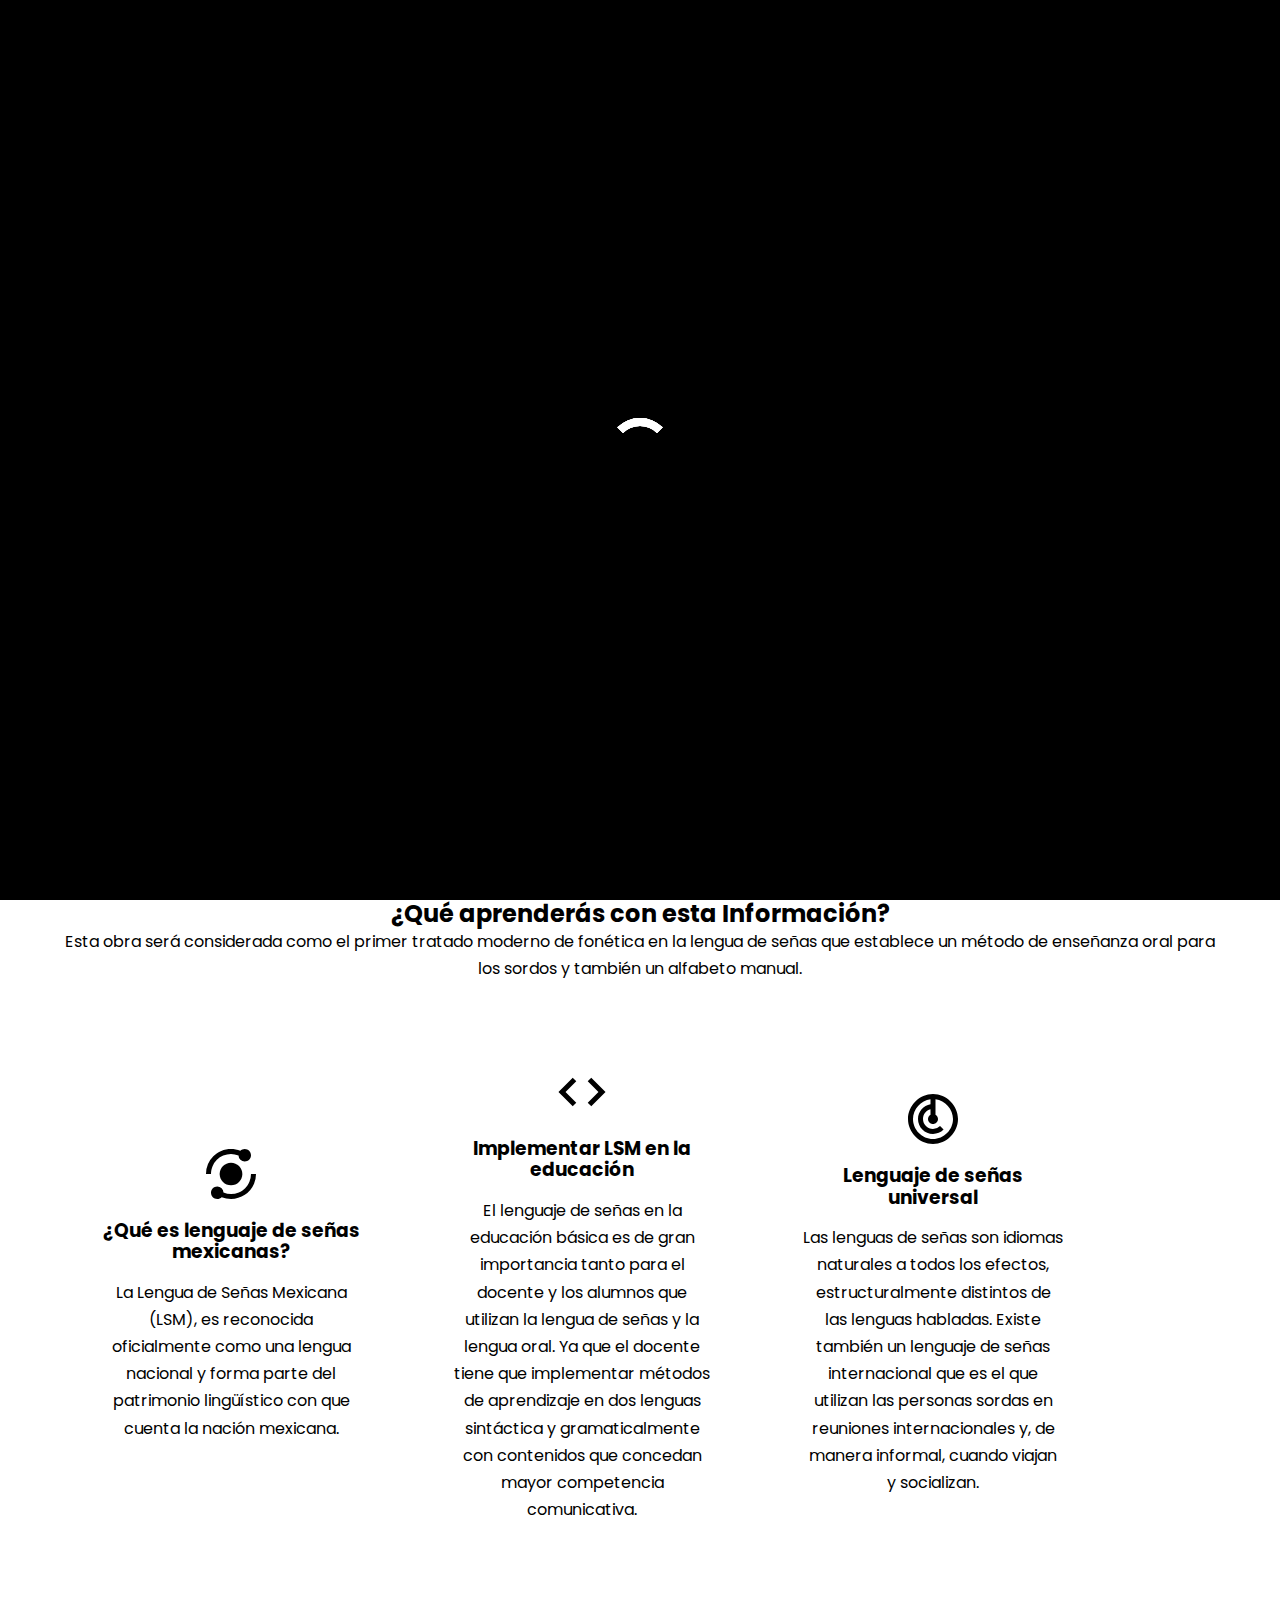
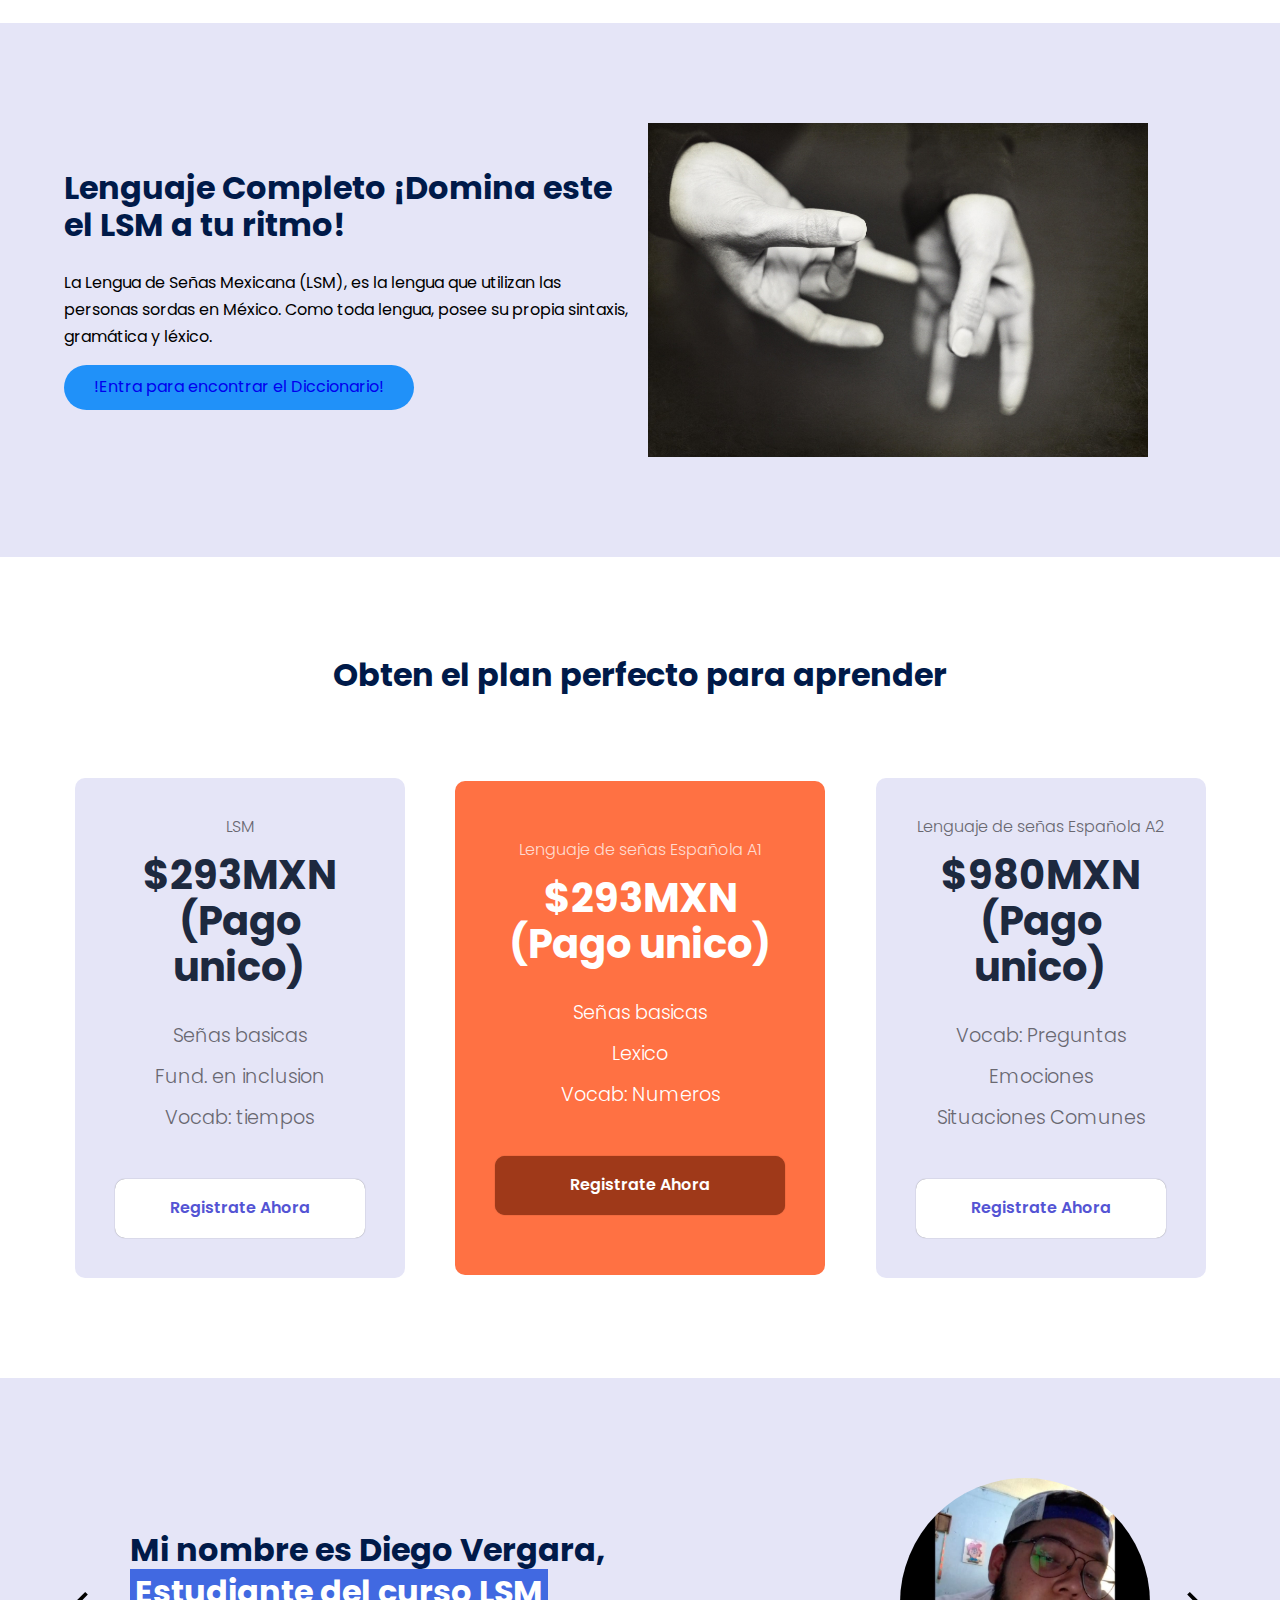
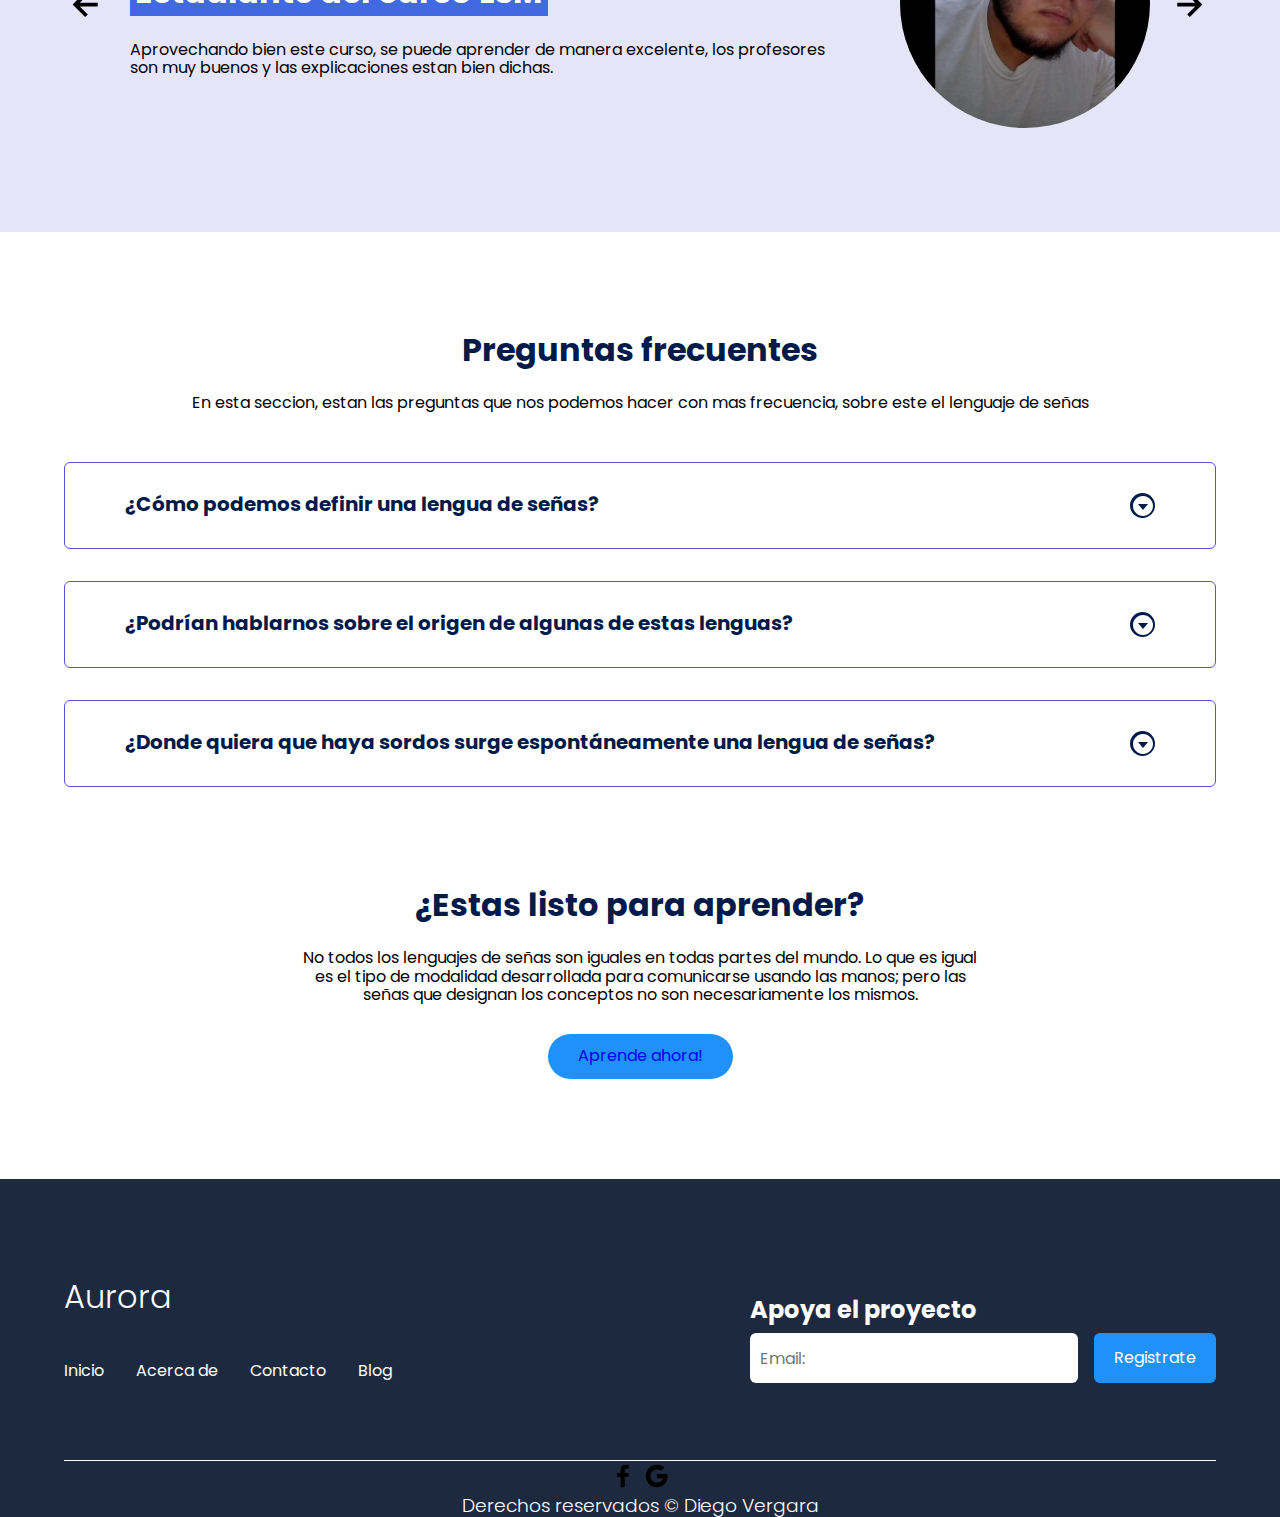
==== index.html @ 50a1963b "Modificado" ====
<!DOCTYPE html>
<html lang="es">

    <head>
        <meta charset="UTF-8">
        <meta http-equiv="X-UA-Compatible" content="IE=edge">
        <meta name="viewport" content="width=device-width, initial-scale=1.0">
        <title>Aurora</title>
        <link rel="shortcut icon" href="imagenes/favicon.png" type="image/x-icon">
        <link rel="stylesheet" href="./css/normalize.css">
        <link rel="stylesheet" href="./css/estilos.css">

        <meta name="theme-color"content="#2091f9">
        
        <meta name="title" content="Aprende LSM desde cero">
        <meta name="description" content="Entra a esta pagina y comienza a estudiar el lenguaje de señas.">

        <!-- Facebook -->
        <meta property="og:type" content="website">
        <meta property="og:url" content="https://auroraproyecto.com">
        <meta property="og:title" content="Aprende LSM desde cero">
        <meta property="og:description" content="Entra a esta pagina y comienza a estudiar el lenguaje de señas.">
        <meta property="og:image" content="https://auroraproyecto.com/imagenes/aurora.png">
        
    </head>
    <body>
        <header class="hero">
            <nav class="nav container">
                <div class="nav_logo">
                    <h2 class="nav_title">Aurora</h2>
                </div>
                
                <ul class="nav_link nav_link--menu">
                    <li class="nav_items">
                        <a href="/index.html" class="nav_links">Inicio</a>
                    </li>
                    <li class="nav_items">
                        <a href="/doc/Dialnet-ContextosInclusivos-6459857.pdf" target="_blank" class="nav_links">Acerca de</a>
                    </li>
                    <li class="nav_items">
                        <a href="mailto:dv6702682@gmai.com" class="nav_links">Contacto</a>
                    </li>
                    <li class="nav_items">
                        <a href="https://www.trustedtranslations.com/es/blog/lenguaje-de-senas" target="_blank" class="nav_links">Blog</a>
                    </li>
                    
                    <img src="./imagenes/close.svg" class="nav_close ">
                </ul>

                <div class="nav_menu">
                    <img src="./imagenes/menu.svg" class="nav_img">
                </div>
            </nav>

            <section class="hero_container container">
                <h1 class="hero_title">Aprende LSM desde cero hasta dominarlo.</h1>
                <p class="hero_paragraph">Elige aprender Lenguaje de Señas</p>
                <a href="https://www.berlitz.com/es-mx/blog/lenguaje-de-senas" class="cta">Comienza ya!</a>
            </section>

        </header>

        <main>
            <section class="container about">
                <h2 class="subtitulo">¿Qué aprenderás con esta Información?</h2>
                <p class="about_paragraph">Esta obra será considerada como el primer tratado moderno de fonética en la lengua de señas que establece un método de enseñanza oral para los sordos y también un alfabeto manual.</p>

                <div class="about_main">
                    <article class="about_icons">
                        <img src="./imagenes/bussines.svg" class="about_icon">
                        <h3 class="about_title">¿Qué es lenguaje de señas mexicanas?</h3>
                        <p class="about_paragraph">La Lengua de Señas Mexicana (LSM), es reconocida oficialmente como una lengua nacional y forma parte del patrimonio lingüístico con que cuenta la nación mexicana.</p>
                    </article>

                    <article class="about_icons">
                        <img src="./imagenes/code.svg" class="about_icon">
                        <h3 class="about_title">Implementar LSM en la educación</h3>
                        <p class="about_paragraph">El lenguaje de señas en la educación básica es de gran importancia tanto para el docente y los alumnos que utilizan la lengua de señas y la lengua oral. Ya que el docente tiene que implementar métodos de aprendizaje en dos lenguas sintáctica y gramaticalmente con contenidos que concedan mayor competencia comunicativa.</p>
                    </article>

                    <article class="about_icons">
                        <img src="./imagenes/device.svg" class="about_icon">
                        <h3 class="about_title">Lenguaje de señas universal</h3>
                        <p class="about_paragraph">Las lenguas de señas son idiomas naturales a todos los efectos, estructuralmente distintos de las lenguas habladas. Existe también un lenguaje de señas internacional que es el que utilizan las personas sordas en reuniones internacionales y, de manera informal, cuando viajan y socializan.</p>
                    </article>
                </div>
            </section>

            <section class="knowledge">
                <div class="knowledge_container container">
                    <div class="knowledege_tex">
                        <h2 class="subtitle">Lenguaje Completo ¡Domina este el LSM a tu ritmo!</h2>
                        <p class="knowledge_paragraph"> La Lengua de Señas Mexicana (LSM), es la lengua que utilizan las personas sordas en México. Como toda lengua, posee su propia sintaxis, gramática y léxico.</p>
                        <a href="doc/DiccioSenas_ManosVoz_ACCSS.pdf" target="_blank"  class="cta">!Entra para encontrar el Diccionario!</a>
                    </div>
                    <figure class="knowledge_picture">
                        <img src="./imagenes/6.jpg" class="knowledge_img">
                    </figure>
                </div>
            </section>


            <section class="price container">
                <h2 class="subtitle">Obten el plan perfecto para aprender</h2>
                
                <div class="price_table">
                    <div class="price_element">
                        <p class="price_name">LSM</p>
                        <h3 class="price_price">$293MXN (Pago unico)</h3>

                        <div class="price_items">
                            <p class="price_features">Señas basicas</p>
                            <p class="price_features">Fund. en inclusion</p>
                            <p class="price_features">Vocab: tiempos</p>
                        </div>

                        <a href="https://edutin.com/lenguaje-de-se%C3%B1as-mexico-4200" target="_blank" class="price_cta">Registrate Ahora</a>
                    </div>

                    <div class="price_element price_element--best">
                        <p class="price_name">Lenguaje de señas Española A1</p>
                        <h3 class="price_price">$293MXN (Pago unico)</h3>

                        <div class="price_items">
                            <p class="price_features">Señas basicas</p>
                            <p class="price_features">Lexico</p>
                            <p class="price_features">Vocab: Numeros</p>
                        </div>

                        <a href="https://edutin.com/lengua-de-se%C3%B1as-espa%C3%B1a-a1-4097" target="_blank" class="price_cta">Registrate Ahora</a>
                    </div>

                    <div class="price_element">
                        <p class="price_name">Lenguaje de señas Española A2</p>
                        <h3 class="price_price">$980MXN (Pago unico)</h3>

                        <div class="price_items">
                            <p class="price_features">Vocab: Preguntas</p>
                            <p class="price_features">Emociones</p>
                            <p class="price_features">Situaciones Comunes</p>
                        </div>

                        <a href="https://edutin.com/lengua-de-se%C3%B1as-espa%C3%B1a-a2-4199" target="_blank" class="price_cta">Registrate Ahora</a>
                    </div>
                </div>
            </section>

            <section class="testimony">
                <div class="testimony_container container">
                    <img src="./imagenes/leftarrow.svg" class="testimony_arrow" id="before">

                    <section class="testimony_body testimony_body--show" data-id="1">
                        <div class="testimony_texts">
                            <h2 class="subtitle">Mi nombre es Diego Vergara, <span class="testimony_course">Estudiante del curso LSM </span></h2>
                            <p class="testimony_review">Aprovechando bien este curso, se puede aprender de manera excelente, los profesores son muy buenos y las explicaciones estan bien dichas.</p>
                        </div>

                        <figure class="testimony_picture">
                            <img src="./imagenes/diego.jpg" class="testimony_img">
                        </figure>
                    </section>

                    <section class="testimony_body" data-id="2">
                        <div class="testimony_texts">
                            <h2 class="subtitle">Mi nombre es Jocelyn Torres, <span class="testimony_course">Estudiante del curso lenguas españolas A1 </span></h2>
                            <p class="testimony_review"> capaz de comprender y utilizar expresiones cotidianas de uso muy frecuente así como frases sencillas destinadas a satisfacer necesidades de tipo inmediato.</p>
                        </div>

                        <figure class="testimony_picture">
                            <img src="./imagenes/jocelyn.jpg" class="testimony_img">
                        </figure>
                    </section>

                    <section class="testimony_body" data-id="3">
                        <div class="testimony_texts">
                            <h2 class="subtitle">Mi nombre es Jacqueline Osmara, <span class="testimony_course">Estudiante del curso lenguas españolas A2 </span></h2>
                            <p class="testimony_review">interactuar con personas que padezcan con alguna condición de sordera o individuos que deseen capacitarse para la atención de personas con dicha condición. </p>
                        </div>

                        <figure class="testimony_picture">
                            <img src="./imagenes/jacqueline.jpeg" class="testimony_img">
                        </figure>
                    </section>

                    <section class="testimony_body" data-id="4">
                        <div class="testimony_texts">
                            <h2 class="subtitle">Mi nombre es Angel Gallardo, <span class="testimony_course">Estudiante del curso lenguas españolas A1 </span></h2>
                            <p class="testimony_review">interactuar con personas que padezcan con alguna condición de sordera o individuos que deseen capacitarse para la atención de personas con dicha condición. </p>
                        </div>

                        <figure class="testimony_picture">
                            <img src="./imagenes/angel.jpg" class="testimony_img">
                        </figure>
                    </section>

                    <img src="./imagenes/rightarrow.svg" class="testimony_arrow" id="next">
                </div>
            </section>


            <section class="questions container">
                <h2 class="subtitle"> Preguntas frecuentes</h2>
                <p class="questions_paragraph">En esta seccion, estan las preguntas que nos podemos hacer con mas frecuencia, sobre este el lenguaje de señas</p>

                <section class="questions_container">
                    <article class="questions_padding">
                        <div class="questions_answer">
                            <h3 class="questions_title">¿Cómo podemos definir una lengua de señas?
                                <span class="questions_arrow">
                                    <img src="./imagenes/arrow.svg" class="questions_img" >
                                </span>
                            </h3>

                            <p class="questions_show">Podemos  definirla  de  la  misma  manera  como  definimos  una  lengua  oral cualquiera. Podemos, por ejemplo, usar una definición amplia y sencilla, y decir que una lengua de señas es un sistema arbitrario de símbolos gestuales por medio del cual las personas sordas realizan todas sus actividades comunicativas dentro de una determinada cultura.</p>
                        </div>
                    </article>


                    <article class="questions_padding">
                        <div class="questions_answer">
                            <h3 class="questions_title">¿Podrían hablarnos sobre el origen de algunas de estas lenguas?
                                <span class="questions_arrow">
                                    <img src="./imagenes/arrow.svg" class="questions_img" >
                                </span>
                            </h3>

                            <p class="questions_show">En el siglo XVIII, en 1752, un religioso francés llamado Charles Michel  de  L'Epéedescubrió  que  el  uso  gestual  en  la  enseñanza  de  sordos  daba buenos resultados. Inició, entonces, latarea lingüística de fijar un vocabulario que, por una parte ayudara en la enseñanza y por otra parte "regularizara" la gran variedad de señas que seguramente había encontrado  en  uso  en  distintas  comunidades  de  sordos.</p>
                        </div>
                    </article>


                    <article class="questions_padding">
                        <div class="questions_answer">
                            <h3 class="questions_title">¿Donde quiera que haya sordos surge espontáneamente una lengua de señas?
                                <span class="questions_arrow">
                                    <img src="./imagenes/arrow.svg" class="questions_img" >
                                </span>
                            </h3>

                            <p class="questions_show"> Naturalmente,  los  sordos  han  existido  siempre.  Eso  no  quiere  decir  que  siempre hayan  desarrollado  una  lengua  de  señas  para  comunicarse  entre  ellos  o  con  los hablantes.  Pueden haber desarrollado sistemas elementales de señas para comunicar sus necesidades básicas entre sí o con los hablantesssin que estos sistemas alcancen la categoría de lenguas. </p>
                        </div>
                    </article>
                </section>

                <section class="questions_offer">
                    <h2 class="subtitle">¿Estas listo para aprender?</h2>
                    <p class="questions_copy">No todos los lenguajes de señas son iguales en todas partes del mundo. Lo que es igual es el tipo de modalidad desarrollada para comunicarse usando las manos; pero las señas que designan los conceptos no son necesariamente los mismos.</p>
                    <a href="./doc/manual_de_lengua_de_senas_mexicana-sistema_municipal_dif_puebla.pdf" target="_blank" class="cta">Aprende ahora!</a>
                </section>
            </section>

        </main>
        
        <footer class="footer">
            <section class="footer_container container">
                <nav class="nav nav--footer">
                    <h2 class="footer_title">Aurora</h2>

                    <ul class="nav_link nav_link--footer">
                        <li class="nav_items">
                            <a href="#" class="nav_links">Inicio</a>
                        </li>
                        <li class="nav_items">
                            <a href="#" class="nav_links">Acerca de</a>
                        </li>
                        <li class="nav_items">
                            <a href="#" class="nav_links">Contacto</a>
                        </li>
                        <li class="nav_items">
                            <a href="#" class="nav_links">Blog</a>
                        </li>
                    </ul>

                </nav>

                <form class="footer_form" action="https://formspree.io/f/mkneywvk"
                method="POST">
                    <h2 class="footer_newsletter">Apoya el proyecto</h2>
                    <div class="footer_inputs">
                        <input type="email" placeholder="Email:" class="footer_input" name="replyto">
                        <input type="submit" value="Registrate" class="footer_submit">
                    </div>
                </form>
            </section>


            <section class="footer_copy container">
                <div class="footer_social">
                    <a href="#" class="footer_icons"><img src="./imagenes/facebook.svg" class="footer_img"></a>
                    <a href="#" class="footer_icons"><img src="./imagenes/google.svg" class="footer_img"></a>
                </div>

                <h3 class="footer_copyright">Derechos reservados &copy; Diego Vergara</h3>
            </section>
        </footer>

        <div class="lds-ring loader" id="loader"><div></div><div></div><div></div><div></div></div>

        <script src="./js/questions.js"></script>
        <script src="./js/slider.js"></script>
        <script src="./js/menu.js"></script>
    </body>
</html>
---- css/estilos.css ----
@import url('https://fonts.googleapis.com/css2?family=Poppins:ital,wght@0,300;0,400;0,700;1,600&display=swap');


:root{
    --padding-container: 100px 0;
    --color-title: #001A49;
}


body{
    font-family: 'Poppins', sans-serif;

}


.container{
    width: 90%;
    max-width: 1200px;
    margin: 0 auto;
    overflow: hidden;
    padding: var(--padding-container);
}


.hero{
    width: 100%;
    height: 100vh;
    min-height: 600px;
    max-height: 800px;
    position: relative;
    display: grid;
    grid-template-rows: 100px 1fr;
    color: white;
}


.hero::before{
    content: "";
    position: absolute;
    top: 0;
    left: 0;
    width: 100%;
    height: 100%;
    background-image: linear-gradient(180deg, #0000008c, 0%, #0000008c 100%), url('../imagenes/2.jpg');
    background-size: cover;
    clip-path: polygon(0 0, 100% 0, 100% 80%, 50% 95%, 0 80%);
    z-index: -1;
}

/* nav */

.nav{
    --padding-container: 0;
    height: 100%;
    display: flex;
    align-items: center;
}

.nav_title{
    font-weight: 300;
}

.nav_link{
    margin-left: auto;
    padding: 0;
    display: grid;
    grid-auto-flow: column;
    grid-template-columns: max-content;
    gap: 2em;
}

.nav_items{
    list-style: none;
}

.nav_links{
    color: white;
    text-decoration: none;
}

.nav_menu{
    margin-left: auto;
    cursor: pointer;
    display: none;
}

.nav_img{
    display: block;
    width: 30px;
}

.nav_close{
    display: var(--show, none);
}

/* Hero container */

.hero_container{
    max-width: 800px;
    display: grid;
    --padding-container:0;
    display: grid;
    grid-auto-rows: max-content;
    align-content: center;
    gap: 1em;
    padding-bottom: 100px;
    text-align: center;
}

.hero_title{
    font-size: 3rem;
}

.hero_paragraph{
    margin-bottom: 20px;
}

.cta{
    display: inline-block;
    background-color: #2091F9;
    justify-self: center;
    text-decoration: none;
    padding: 13px 30px;
    border-radius: 32px;
}

/* About */

.about{
    text-align: center;
}

.subtitle{
    color: var(--color-title);
    font-size: 2rem;
    margin-bottom: 25px;
}

.about_paragraph{
    line-height: 1.7;
}

.about_main{
    padding-top: 80px;
    display: grid;
    width: 90%;
    gap: 1em;
    overflow: hidden;
    grid-template-columns: repeat(auto-fit, minmax(260px, auto));
}

.about_icons{
    display: grid;
    gap: 1em;
    justify-items: center;
    width: 260px;
    overflow: hidden;
    margin: auto;
}

.about_icon{
    width: 60px;
}

/* Knowledge */

.knowledge{
    background-color: #e5e5f7;
    background-image:  radial-gradient(#444cf7 0.5px, transparent 0.5px), radial-gradient(#444cf7 0.5px, #e5e5f7 0.5px);
    background-size: 20px 20px;
    background-position: 0 0,10px 10px;
    overflow: hidden;
}

.knowledge_container{
    display: grid;
    grid-template-columns: 1fr 1fr;
    gap: 1em;
    align-items: center;
}

.knowledge_picture{
    max-width: 500px;
}

.knowledge_paragraph{
    line-height: 1.7;
    margin-bottom: 15px;
}

.knowledge_img{
    width: 100%;
    display: block;
}

/* Price */

.price{
    text-align: center;
}

.price_table{
    padding-top: 60px;
    display: flex;
    flex-wrap: wrap;
    gap: 2.5em;
    justify-content: space-evenly;
    align-items: center;
}

.price_element{
    background-color: #e5e5f7;
    text-align: center;
    border-radius: 10px;
    width: 330px;
    padding: 40px;
    --color--plan: #696871;
    --color--price: #1d293f;
    --bg--cta: #fff;
    --color--cta: #5454d4;
    --color--items: #696871;
}

.price_name{
    color: var(--color--plan);
    margin-bottom: 15px;
    font-weight: 300;
}

.price_price{
    font-size: 2.5rem;
    color: var(--color--price);
}

.price_items{
    margin-top: 35px;
    display: grid;
    gap: 1em;
    font-weight: 300;
    font-size: 1.2rem;
    margin-bottom: 50px;
    color: var(--color--items);
}

.price_cta{
    background-color: var(--bg--cta);
    display: block;
    padding: 20px 0;
    border-radius: 10px;
    text-decoration: none;
    font-weight: 600;
    box-shadow: 0 0 1px rgba(0, 0, 0, .5);
    color: var(--color--cta);
}

.price_element--best{
    width: 370px;
    padding: 60px 40px;
    background-color: #ff7143;
    --color--plan: rgb(255 255 255 / 75%);
    --color--price: #fff;
    --bg--cta: #9f3919;
    --color--cta: #fff;
    --color--items: #fff;
}

/* Testimony */

.testimony{
    background-color: #e5e5f7;
}

.testimony_container{
    display: grid;
    grid-template-columns: 50px 1fr 50px;
    gap: 1em;
    align-items: center;
}

.testimony_body{
    display: grid;
    grid-template-columns: 1fr max-content;
    justify-content: space-between;
    align-items: center;
    gap: 2em;
    grid-column: 2/3;
    grid-row: 1/2;
    opacity: 0;
    pointer-events: none;
}

.testimony_img{
    width: 250px;
    height: 250px;
    border-radius: 50%;
    object-fit: cover;
    object-position: 50% 30%;
}

.testimony_texts{
    max-width: 700px;
}

.testimony_arrow{
    width: 90%;
    cursor: pointer;
}

.testimony_body--show{
    pointer-events: unset;
    opacity: 1;
    transition: opacity 1.5s ease-in-out;
}

.testimony_course{
    background-color: royalblue;
    color: white;
    display: inline-block;
    padding: 5px;
}

/* Questions */

.questions{
    text-align: center;
}

.questions_container{
    display: grid;
    gap: 2em;
    padding-top: 50px;
    padding-bottom: 100px;
}

.questions_padding{
    padding: 0;
    transition: padding .3s;
    border: 1px solid #5454d4;
    border-radius: 6px;
}

.questions_padding--add{
    padding-bottom: 30px;
}

.questions_answer{
    padding: 0 30px 0;
    overflow: hidden;
}

.questions_title{
    display: flex;
    font-size: 20px;
    padding: 30px 30px;
    cursor: pointer;
    color: var(--color-title);
    justify-content: space-between;
}

.questions_arrow{
    border-radius: 50%;
    background-color: var(--color-title);
    width: 25px;
    height: 25px;
    display: flex;
    justify-content: center;
    align-items: center;
    align-self: flex-end;
    margin-left: 10px;
    transition: transform .3s;
}

.questions_arrow--rotate{
    transform: rotate(180deg);
}

.questions_show{
    text-align: left;
    height: 0;
    transition: height .3s;
}

.questions_img{
    display: block;
}

.questions_copy{
    width: 60%;
    margin: auto;
    margin-bottom: 30px;
}

/* Footer */

.footer{
    background-color: #1d293f;
}

.footer_title{
    font-weight: 300;
    font-size: 2rem;
    margin-bottom: 30px;
}

.footer_title, .footer_newsletter{
    color: white;
}

.footer_container{
    display: flex;
    justify-content: space-between;
    align-items: center;
    border-bottom: 1px solid white;
    padding-bottom: 60px;
}

.nav--footer{
    padding-bottom: 20px;
    display: grid;
    gap: 1em;
    grid-auto-flow: row;
    height: 100%;
}

.nav_link--footer{
    display: flex;
    margin: 0;
    margin-right: 20px;
    flex-wrap: wrap;
}

.footer_inputs{
    margin-top: 10px;
    display: flex;
    overflow: hidden;
}

.footer_input{
    background-color: white;
    height: 50px;
    display: block;
    padding-left: 10px;
    border-radius: 6px;
    font-size: 1rem;
    outline: none;
    border: none;
    margin-right: 16px;
}

.footer_submit{
    margin-left: auto;
    display: inline-block;
    height: 50px;
    padding: 0 20px ;
    background-color: #2091F9;
    border: none;
    font-size: 1rem;
    color: #fff;
    border-radius: 6px;
    cursor: pointer;
}

.footer_copy{
    --padding-container: 30 px 0;
    text-align: center;
    color: white;
}

.footer_copyright{
    font-weight: 300;
}

.footer_icons{
    margin-bottom: 10px;
}

.footer_img{
    width: 30px;
}

.lds-ring {
    display: inline-block;
    position: relative;
    width: 80px;
    height: 80px;
}

.lds-ring div {
    box-sizing: border-box;
    display: block;
    position: absolute;
    width: 64px;
    height: 64px;
    margin: 8px;
    border: 8px solid #fff;
    border-radius: 50%;
    animation: lds-ring 1.2s cubic-bezier(0.5, 0, 0.5, 1) infinite;
    border-color: #fff transparent transparent transparent;
}
  
.lds-ring div:nth-child(1) {
    animation-delay: -0.45s;
}
  
.lds-ring div:nth-child(2) {
    animation-delay: -0.3s;
}

.lds-ring div:nth-child(3) {
    animation-delay: -0.15s;
}
  
@keyframes lds-ring {
    0% {
      transform: rotate(0deg);
    }
    100% {
      transform: rotate(360deg);
    }
}

.img{
    z-index: 1000;
    position: absolute;
}
  
.loader{
    background: black;
    width: 100%;
    height: 100vh;
    display: flex;
    justify-content: center;
    align-items: center;
    position: fixed;
    top: 0;
    left: 0;
    z-index: 10000;
    clip-path: circle(150% at 100% 0);
    transition: clip-path 1.5s ease-in-out;
}

.loader2{
    clip-path: circle(0% at 100% 0%);

}

/* Media queries */

@media (max-width:800px){
    .nav_menu{
        display: block;
    }

    .nav_link--menu{
        position: fixed;
        background-color: #000;
        top: 0;
        left: 0;
        height: 100%;
        width: 100%;
        display: flex;
        flex-direction: column;
        justify-content: space-evenly;
        align-items: center;
        z-index: 100;
        opacity: 0;
        pointer-events: none;
        transition: .7s opacity;
    }

    .nav_link--show{
        --show: block;
        opacity:1 ;
        pointer-events: unset;
    }

    .nav_close{
        position: absolute;
        top: 30px;
        right: 30px;
        width: 30px;
        cursor: pointer;
    }

    .hero_title{
        font-size: 2.5rem;
    }

    .about_main{
        gap: 2em;
    }


    .about_icons:last-of-type{
        grid-column: 1/-1;
    }


    .knowledge_container{
        grid-template-columns: 1fr;
        grid-template-rows: max-content 1fr;
        gap: 3em;
        text-align: center;
    }

    .knowledge_picture{
        grid-row: 1/2;
        justify-self: center;
    }

    .testimony_container{
        grid-template-columns: 30px 1fr 30px;
    }

    .testimony_body{
        grid-template-columns: 1fr;
        grid-template-rows: max-content max-content;
        gap: 3em;
        justify-items:center ;
    }


    .testimony_img{
        width: 200px;
        height: 200px;
        
    }

    .questions_copy{
        width: 100%;
    }

    .footer_container{
        flex-wrap: wrap;
    }

    .nav--footer{
        width: 100%;
        justify-items: center;
    }

    .nav_link--footer{
        width: 100%;
        justify-content: space-evenly;
        margin: 0;
    }

    .footer_form{
        width: 100%;
        justify-content: space-evenly;
    }

    .footer__input{
        flex: 1;
    }

}

@media (max-width:600px){
    .hero_title{
        font-size: 2rem;
    }

    .hero_paragraph{
        font-size: 1rem;
    }

    .subtitle{
        font-size: 1.8rem;
    }

    .price_element{
        width: 90%;
    }

    .price_element--best{
        width: 90%;
        /* padding: 40px; */
    }

    .price_price{
        font-size: 2rem;
    }

    .testimony{
        --padding-container: 60px 0;
    }

    .testimony_container{
        grid-template-columns: 28px 1fr 28px;
        gap: .9em;
    }

    .testimony_arrow{
        width: 100%;
    }

    .testimony_course{
        margin-top: 15px;
    }

    .questions_title{
        font-size: 1rem;
    }

    .footer_title{
        justify-self: start;
        margin-bottom: 15px;
    }

    .nav--footer{
        padding-bottom: 60px;
    }

    .nav_link--footer{
        justify-content: space-between;
    }

    .footer_inputs{
        flex-wrap: wrap;
    }

    .footer_input{
        flex-basis: 100%;
        margin: 0;
        margin-bottom: 16px;
    }

    .footer_submit{
        margin-right: auto;
        margin-left: 0;
        

        /* 
        margin:0;
        width: 100%;
        */
    }
    
}
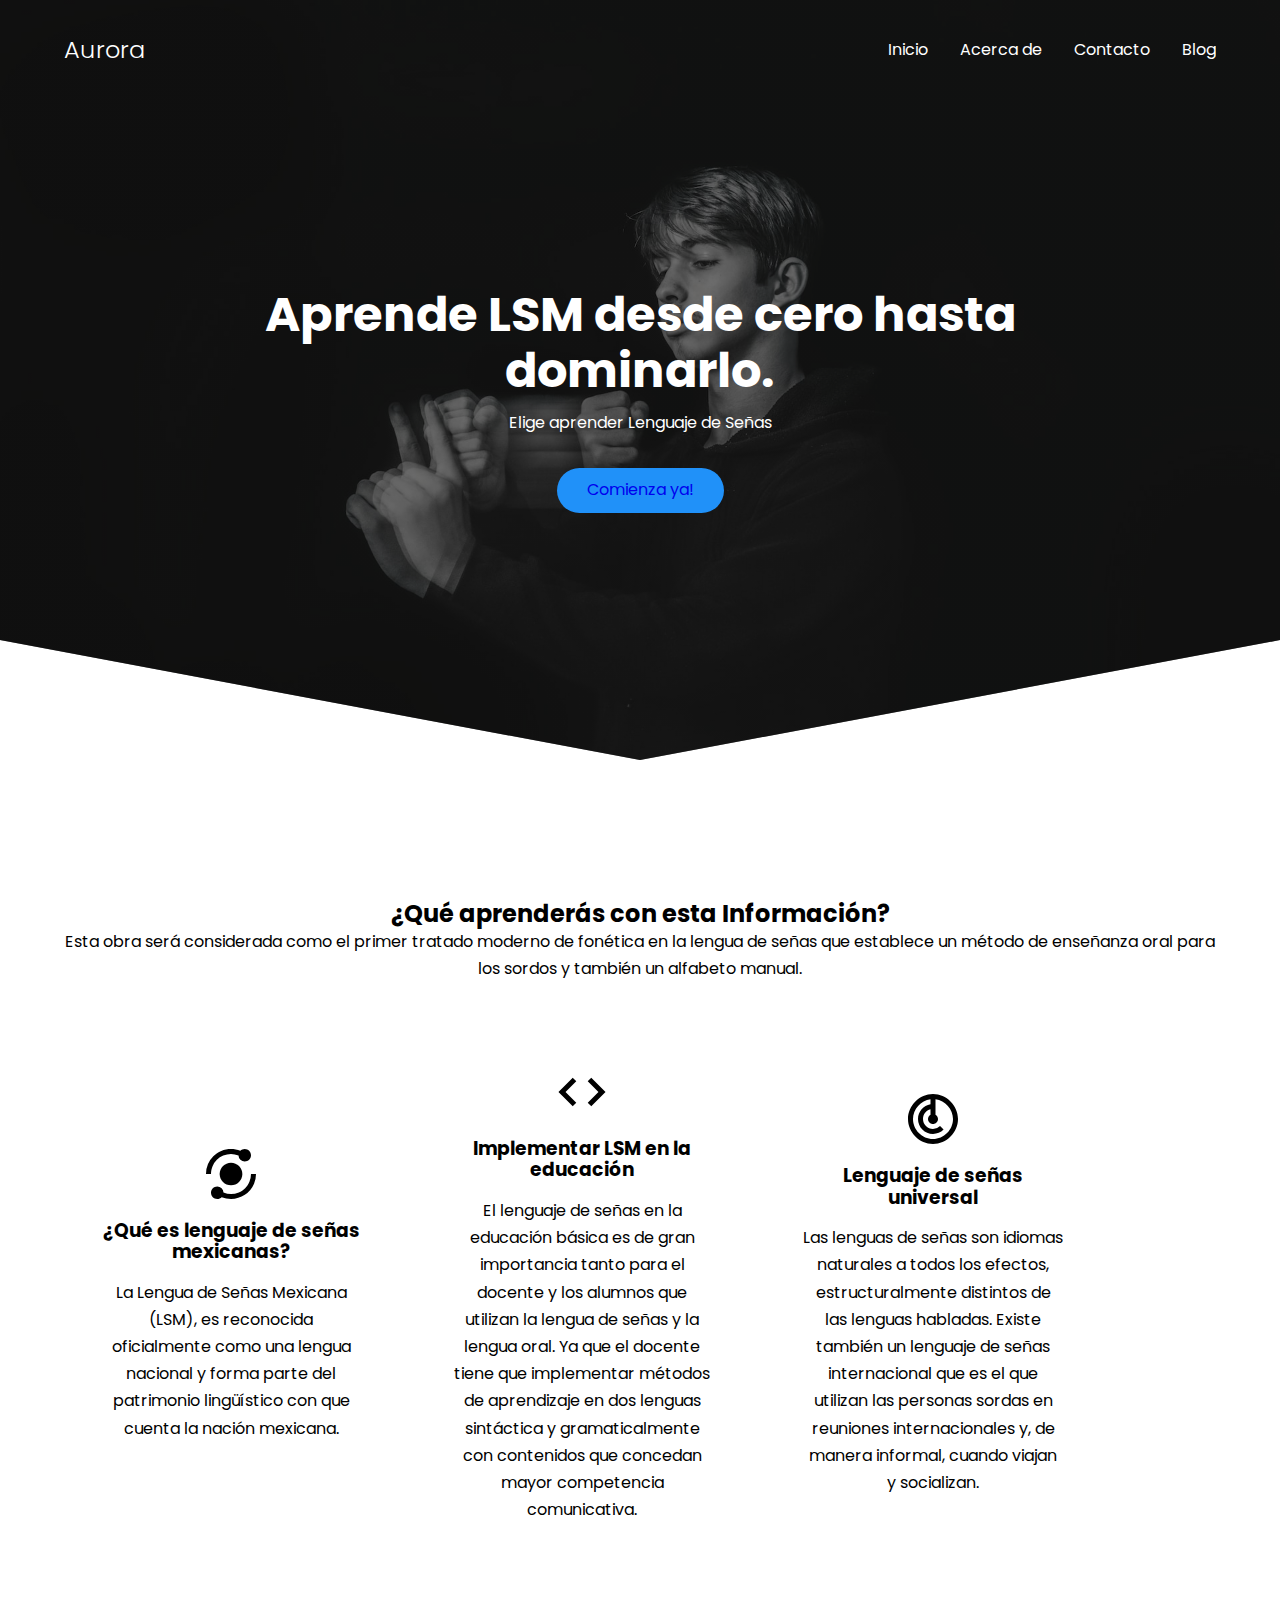
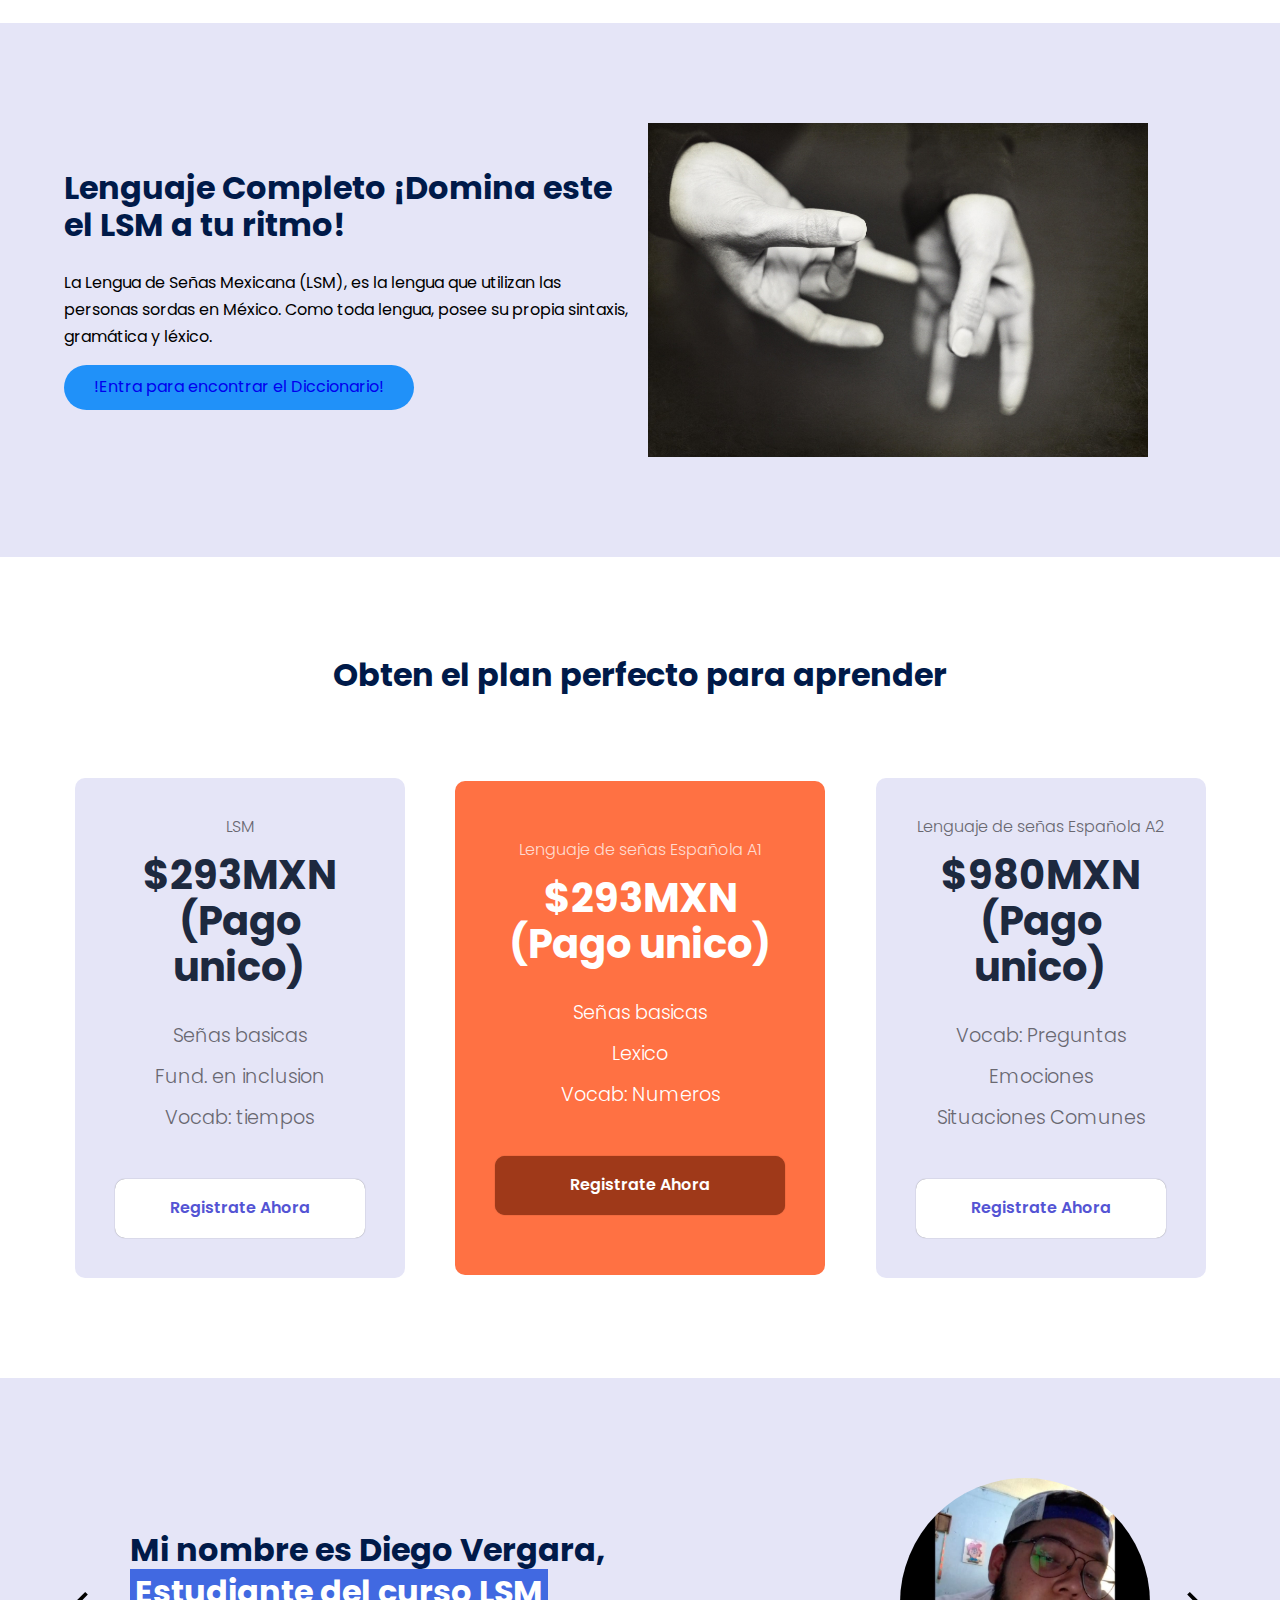
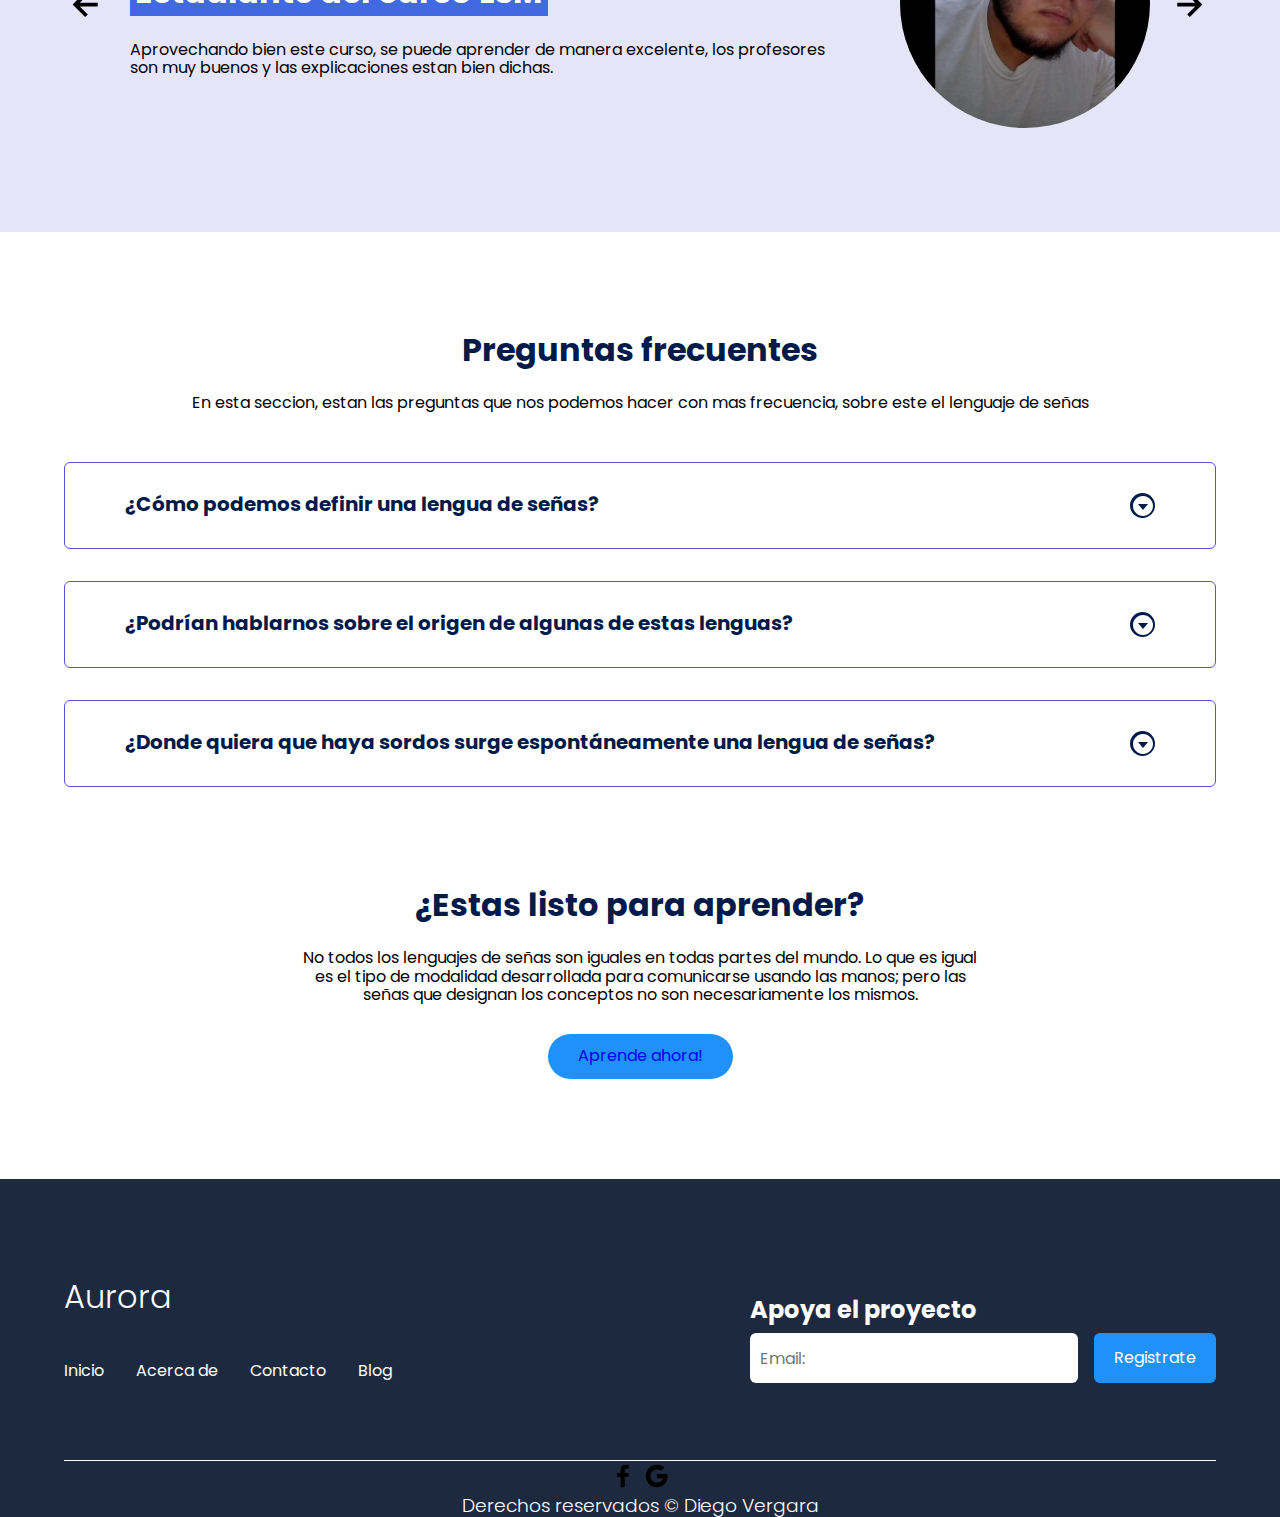
==== commit a983ccc3: "Modificado" ====
--- a/index.html
+++ b/index.html
@@ -294,8 +294,10 @@
             </section>
         </footer>
 
+
         <div class="lds-ring loader" id="loader"><div></div><div></div><div></div><div></div></div>
 
+        <script src="./js/main.js"></script>
         <script src="./js/questions.js"></script>
         <script src="./js/slider.js"></script>
         <script src="./js/menu.js"></script>
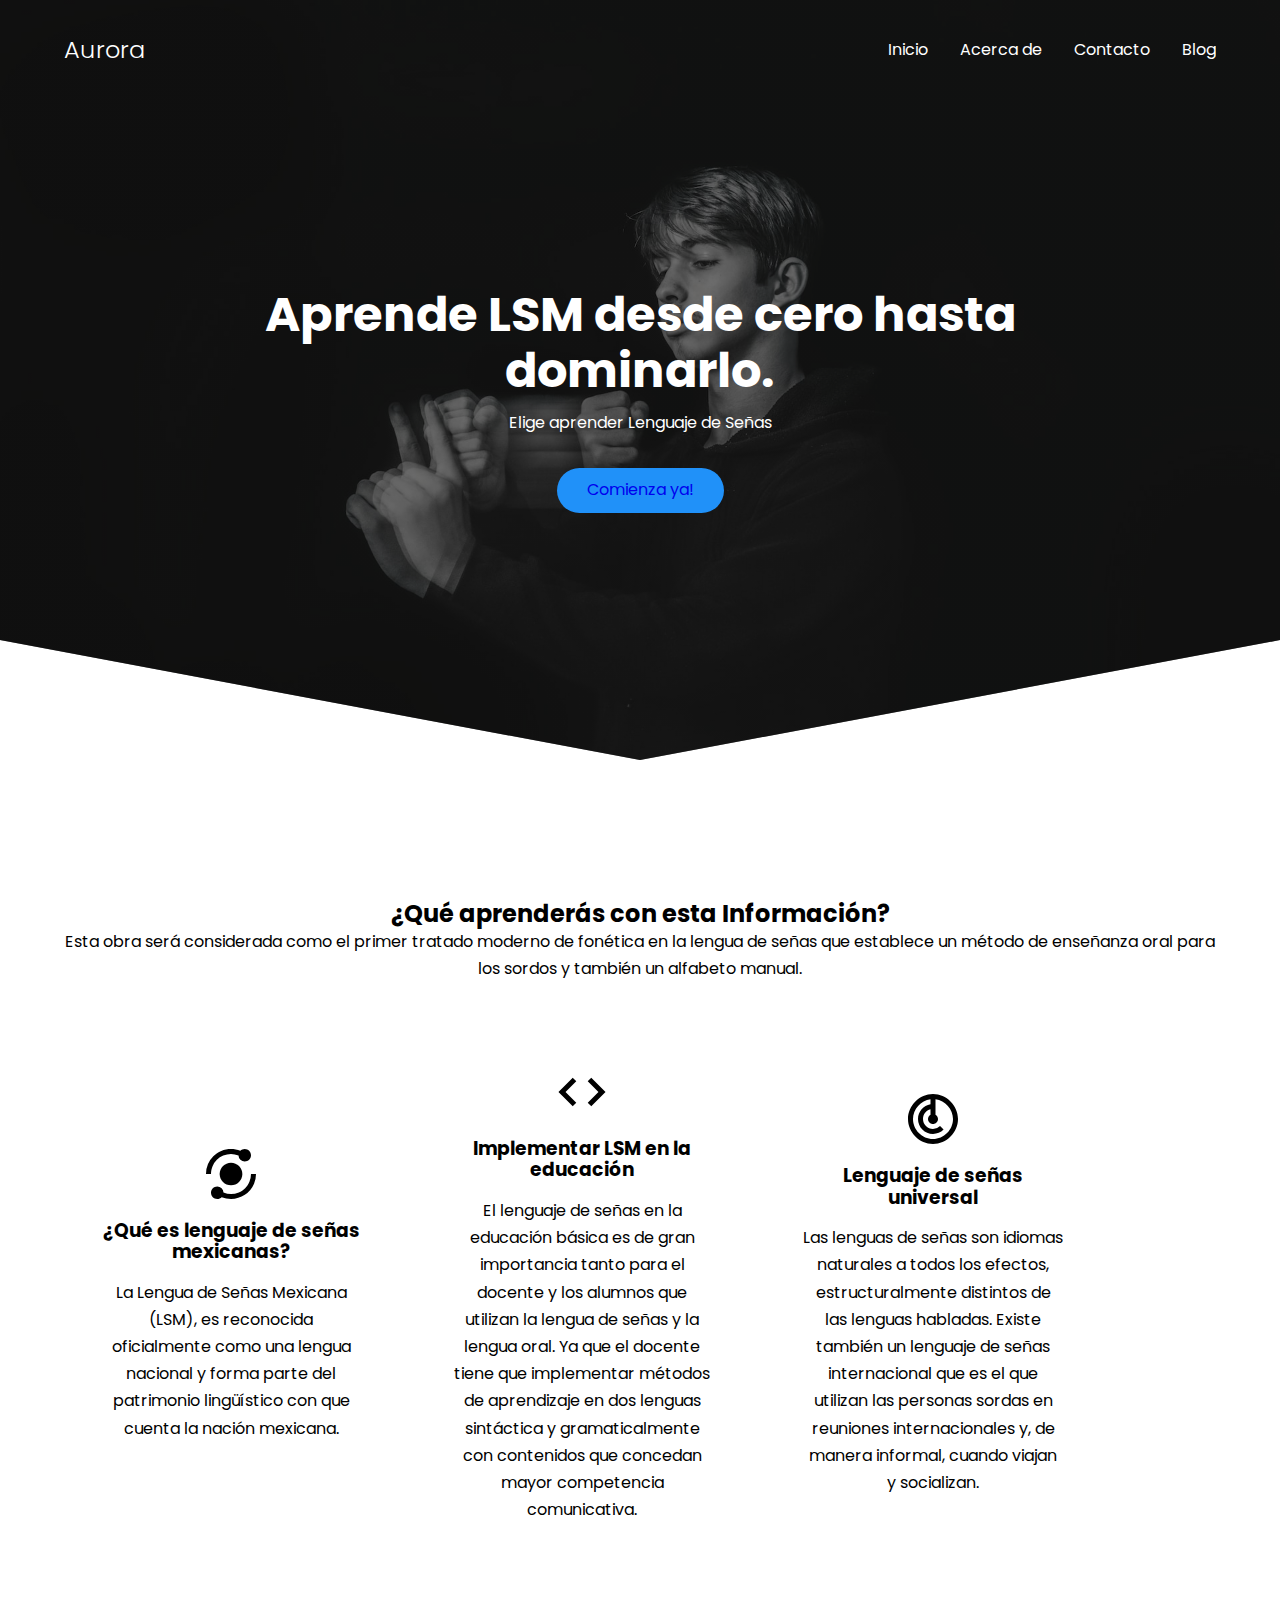
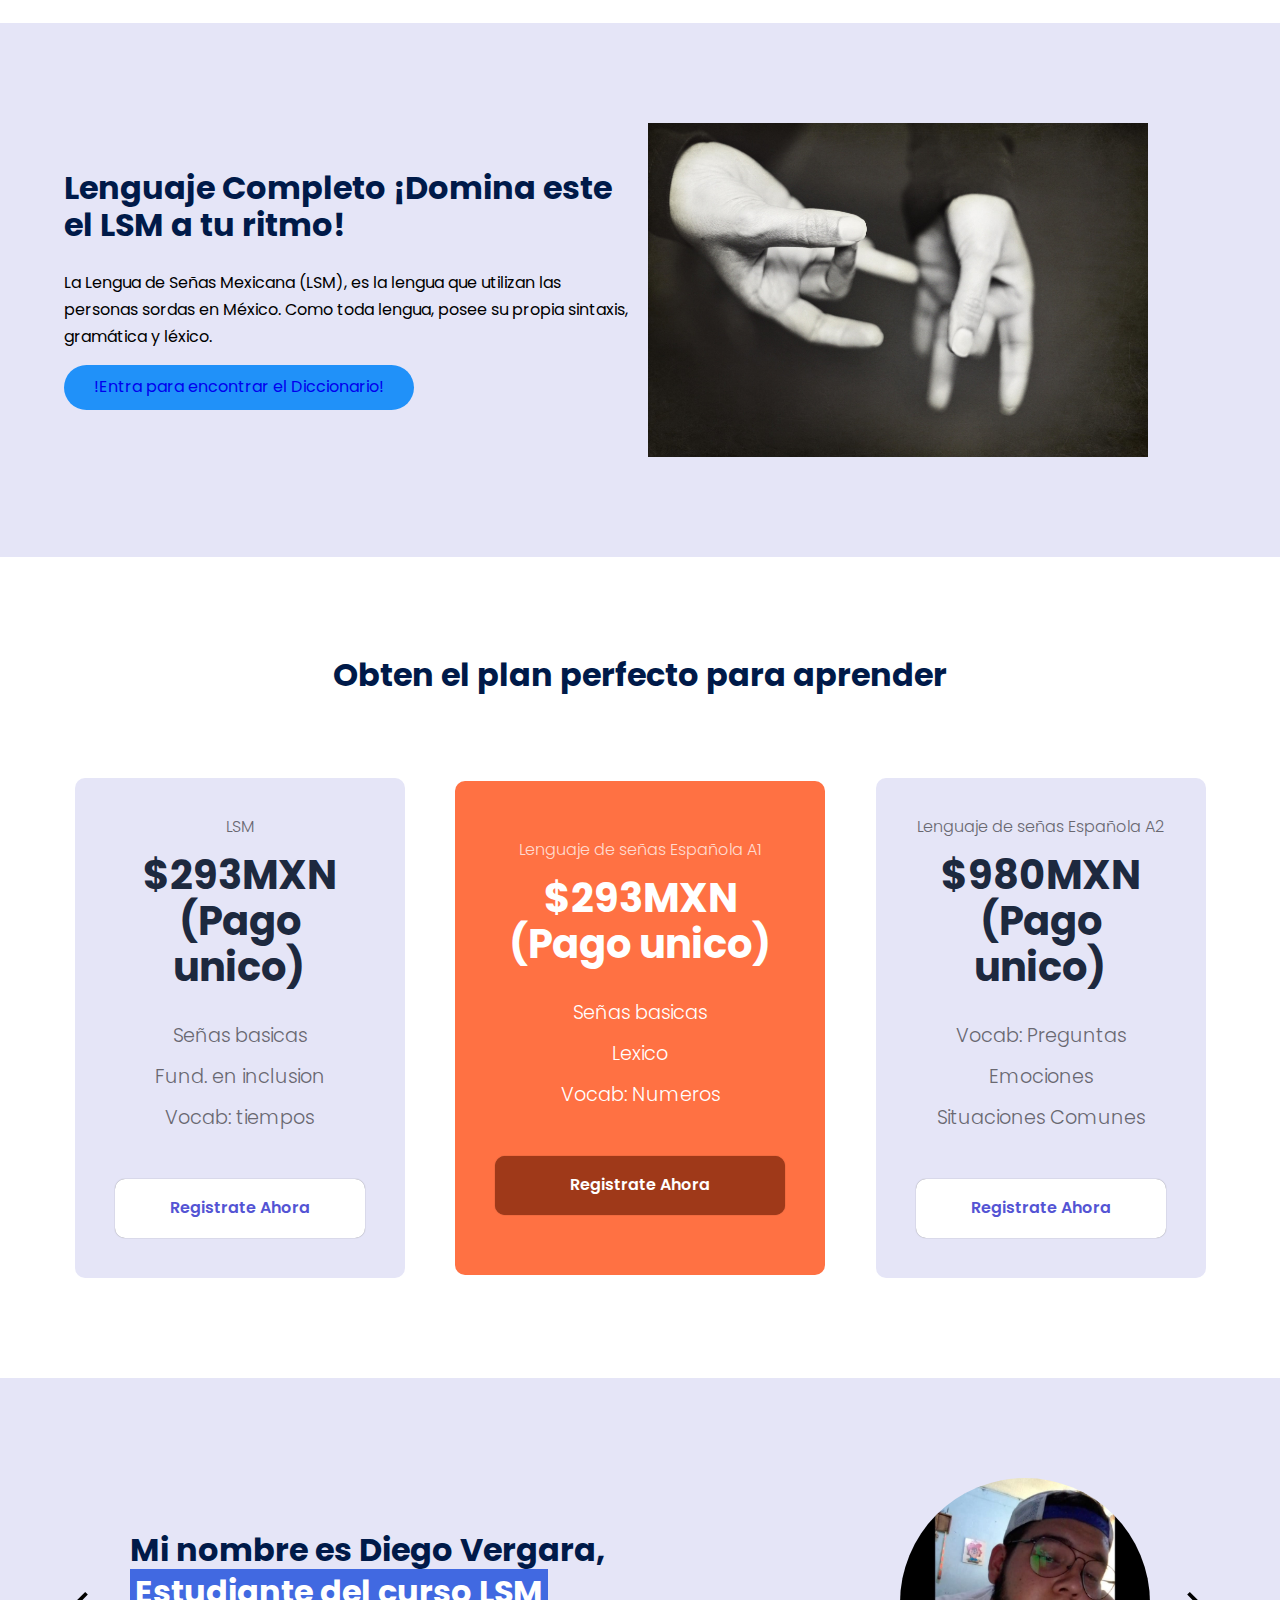
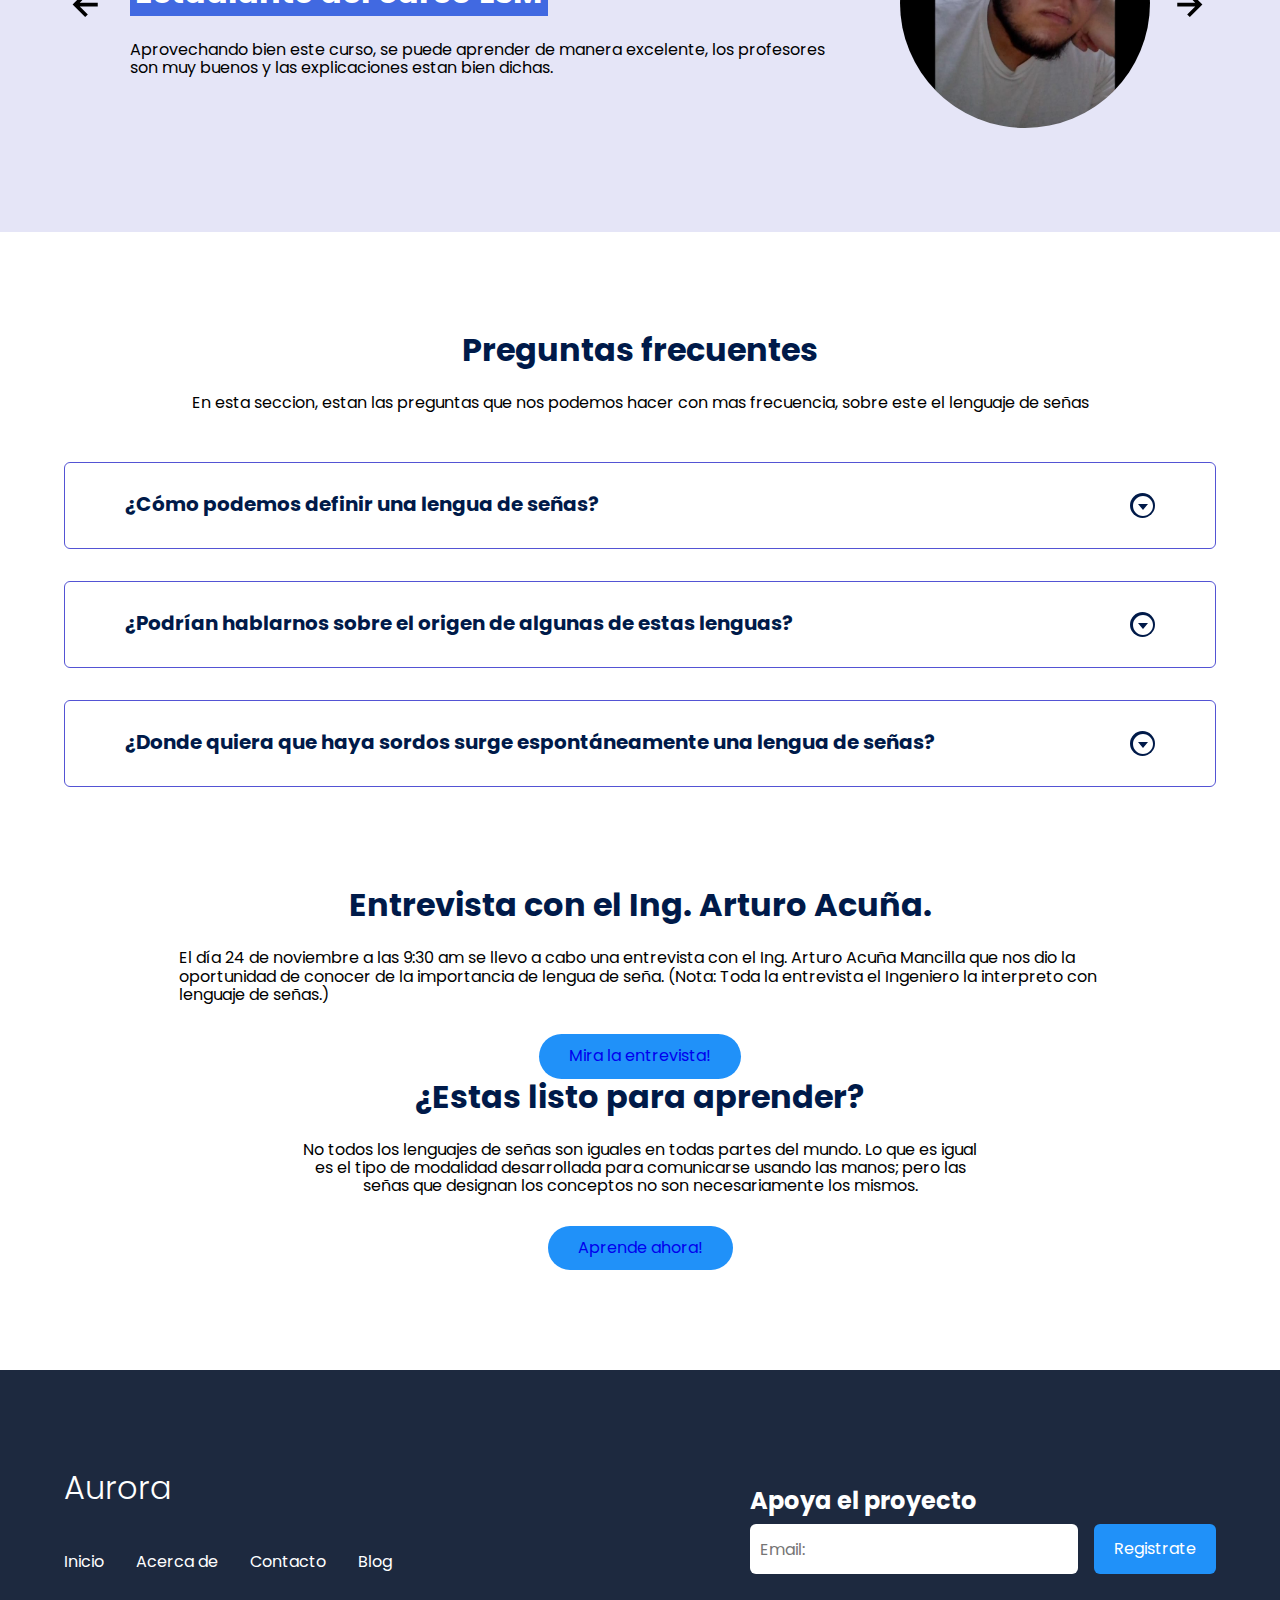
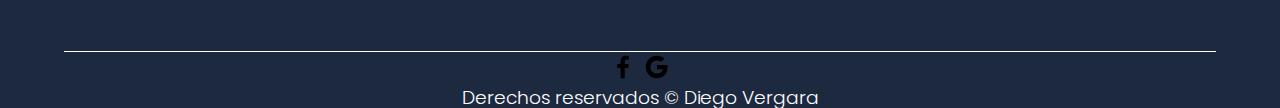
==== commit 197030d3: "Nuevo doc agregado" ====
--- a/index.html
+++ b/index.html
@@ -242,6 +242,15 @@
                     </article>
                 </section>
 
+                <section class="entrevista">
+                    <h2 class="subtitle">Entrevista con el Ing. Arturo Acuña.</h2>
+                        <p class="entrevista_copy">El día 24 de noviembre a las 9:30 am se llevo a cabo una entrevista con el Ing. 
+                            Arturo Acuña Mancilla que nos dio la oportunidad de conocer de la importancia de 
+                            lengua de seña. 
+                            (Nota: Toda la entrevista el Ingeniero la interpreto con lenguaje de señas.)</p>
+                            <a href="./doc/Entrevista.pdf" target="_blank" class="cta">Mira la entrevista!</a>
+                    </section>
+
                 <section class="questions_offer">
                     <h2 class="subtitle">¿Estas listo para aprender?</h2>
                     <p class="questions_copy">No todos los lenguajes de señas son iguales en todas partes del mundo. Lo que es igual es el tipo de modalidad desarrollada para comunicarse usando las manos; pero las señas que designan los conceptos no son necesariamente los mismos.</p>
@@ -258,16 +267,16 @@
 
                     <ul class="nav_link nav_link--footer">
                         <li class="nav_items">
-                            <a href="#" class="nav_links">Inicio</a>
+                            <a href="/index.html" class="nav_links">Inicio</a>
                         </li>
                         <li class="nav_items">
-                            <a href="#" class="nav_links">Acerca de</a>
+                            <a href="/doc/Dialnet-ContextosInclusivos-6459857.pdf" target="_blank" class="nav_links">Acerca de</a>
                         </li>
                         <li class="nav_items">
-                            <a href="#" class="nav_links">Contacto</a>
+                            <a href="mailto:dv6702682@gmai.com" class="nav_links">Contacto</a>
                         </li>
                         <li class="nav_items">
-                            <a href="#" class="nav_links">Blog</a>
+                            <a href="https://www.trustedtranslations.com/es/blog/lenguaje-de-senas" target="_blank" class="nav_links">Blog</a>
                         </li>
                     </ul>
 
@@ -295,7 +304,7 @@
         </footer>
 
 
-        <div class="lds-ring loader" id="loader"><div></div><div></div><div></div><div></div></div>
+         <div class="lds-ring loader" id="loader"><div></div><div></div><div></div><div></div></div>
 
         <script src="./js/main.js"></script>
         <script src="./js/questions.js"></script>
--- a/css/estilos.css
+++ b/css/estilos.css
@@ -1,4 +1,6 @@
 @import url('https://fonts.googleapis.com/css2?family=Poppins:ital,wght@0,300;0,400;0,700;1,600&display=swap');
+
+
 
 
 :root{
@@ -386,6 +388,19 @@
 
 .questions_copy{
     width: 60%;
+    margin: auto;
+    margin-bottom: 30px;
+}
+
+/* Entrevista */
+
+.entrevista{
+    text-align: center;
+}
+
+.entrevista_copy{
+    text-align: left;
+    width: 80%;
     margin: auto;
     margin-bottom: 30px;
 }
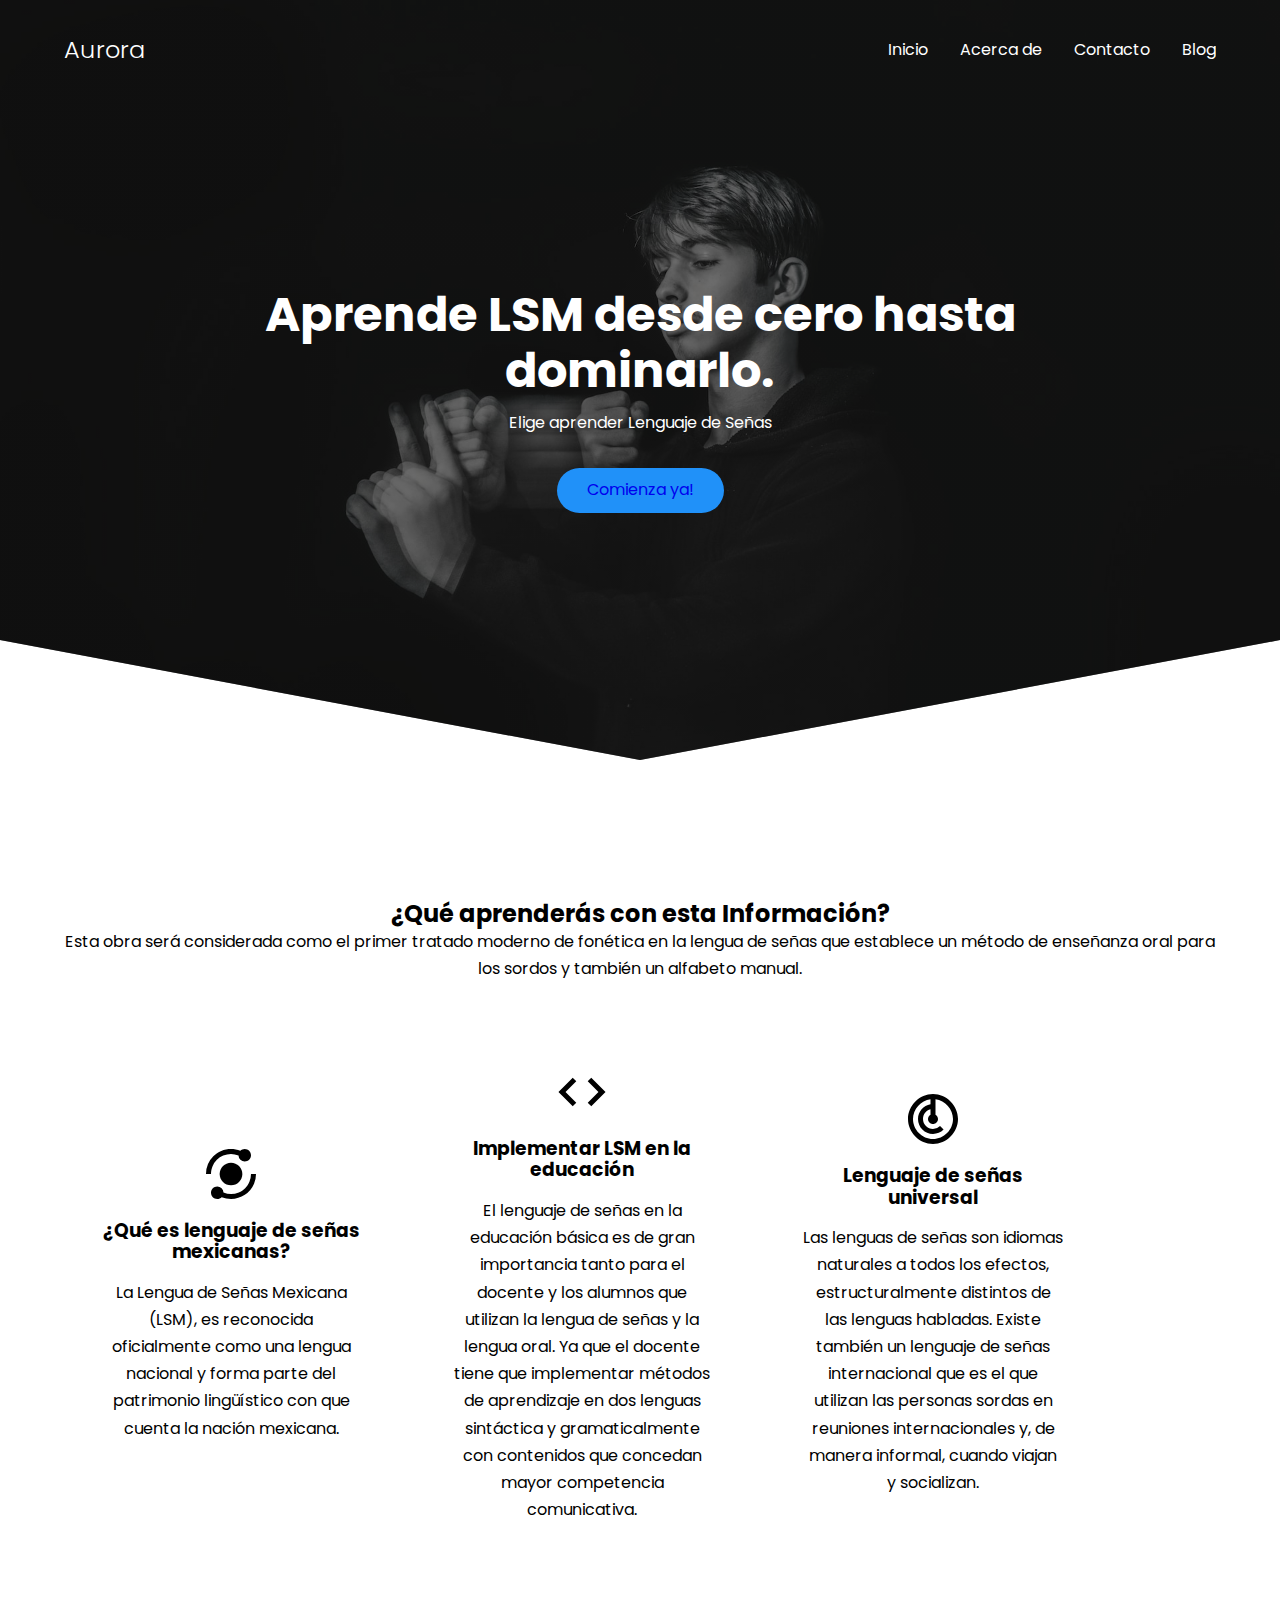
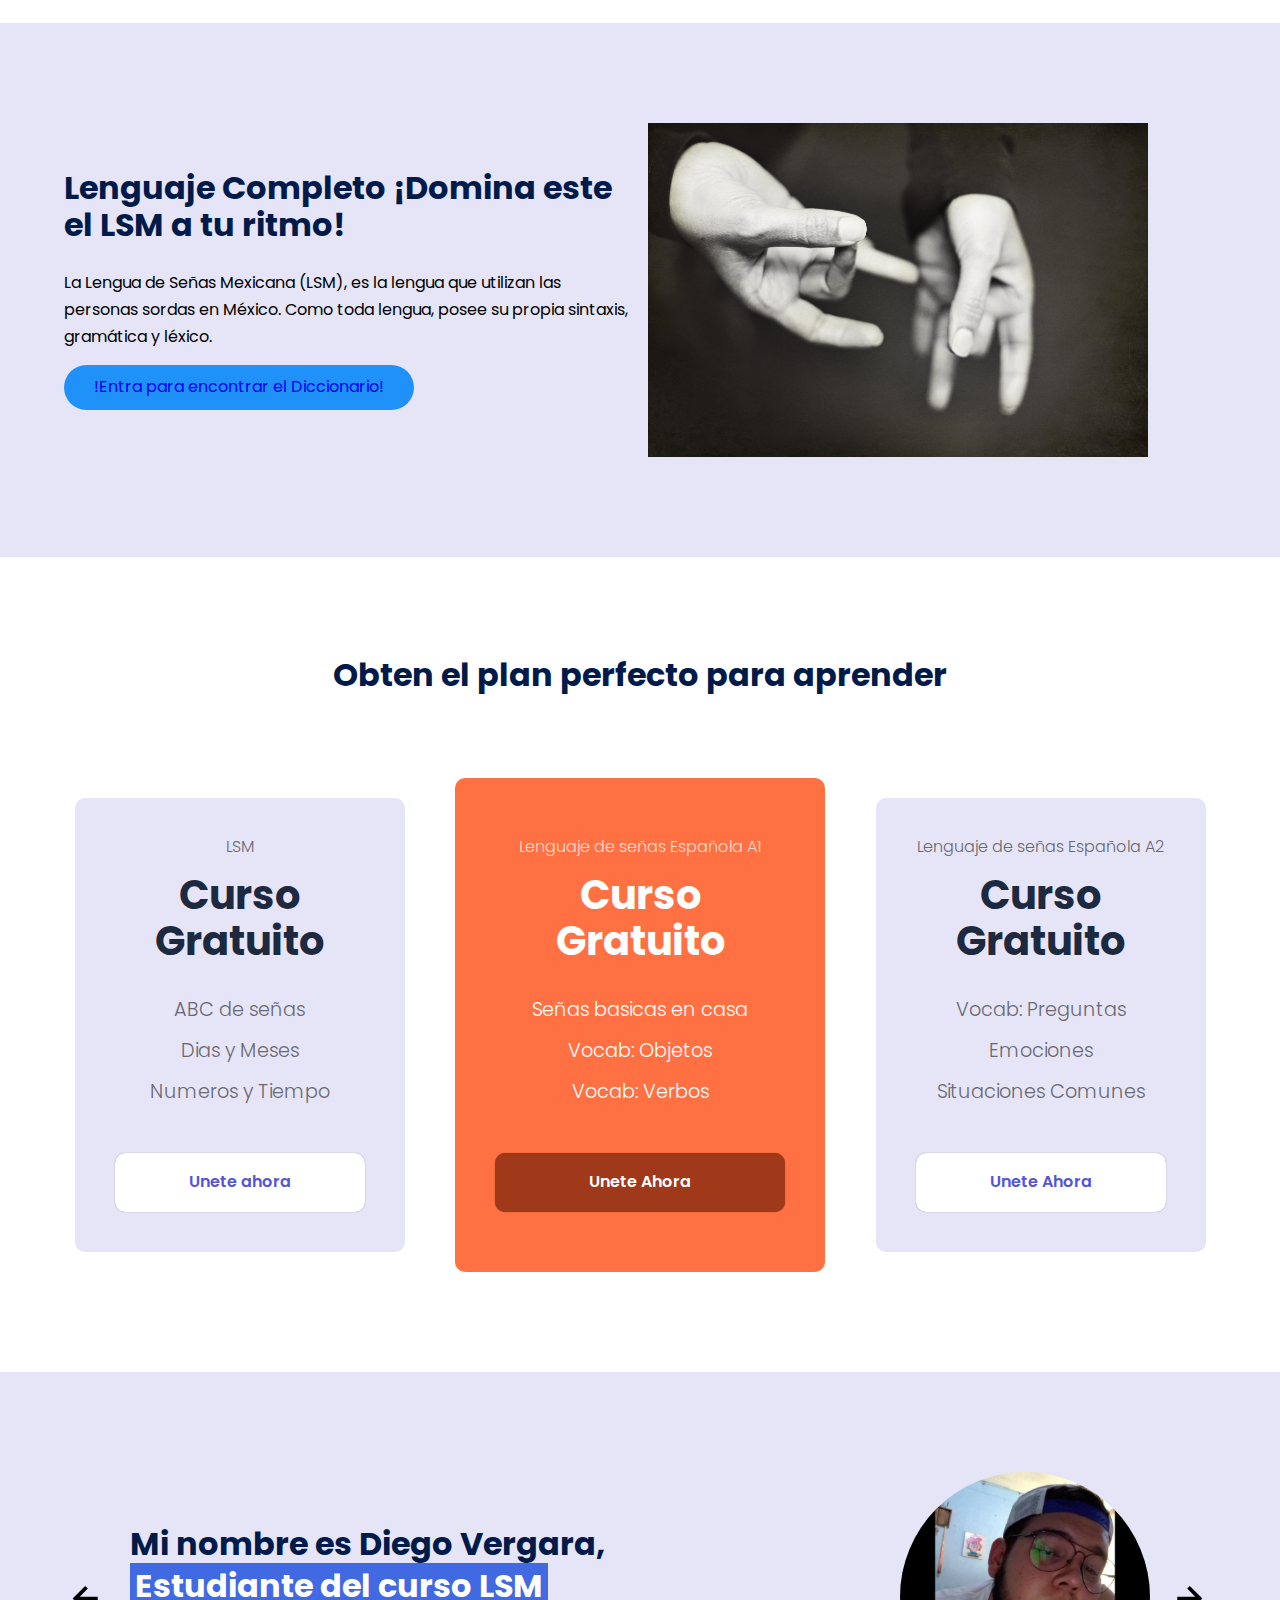
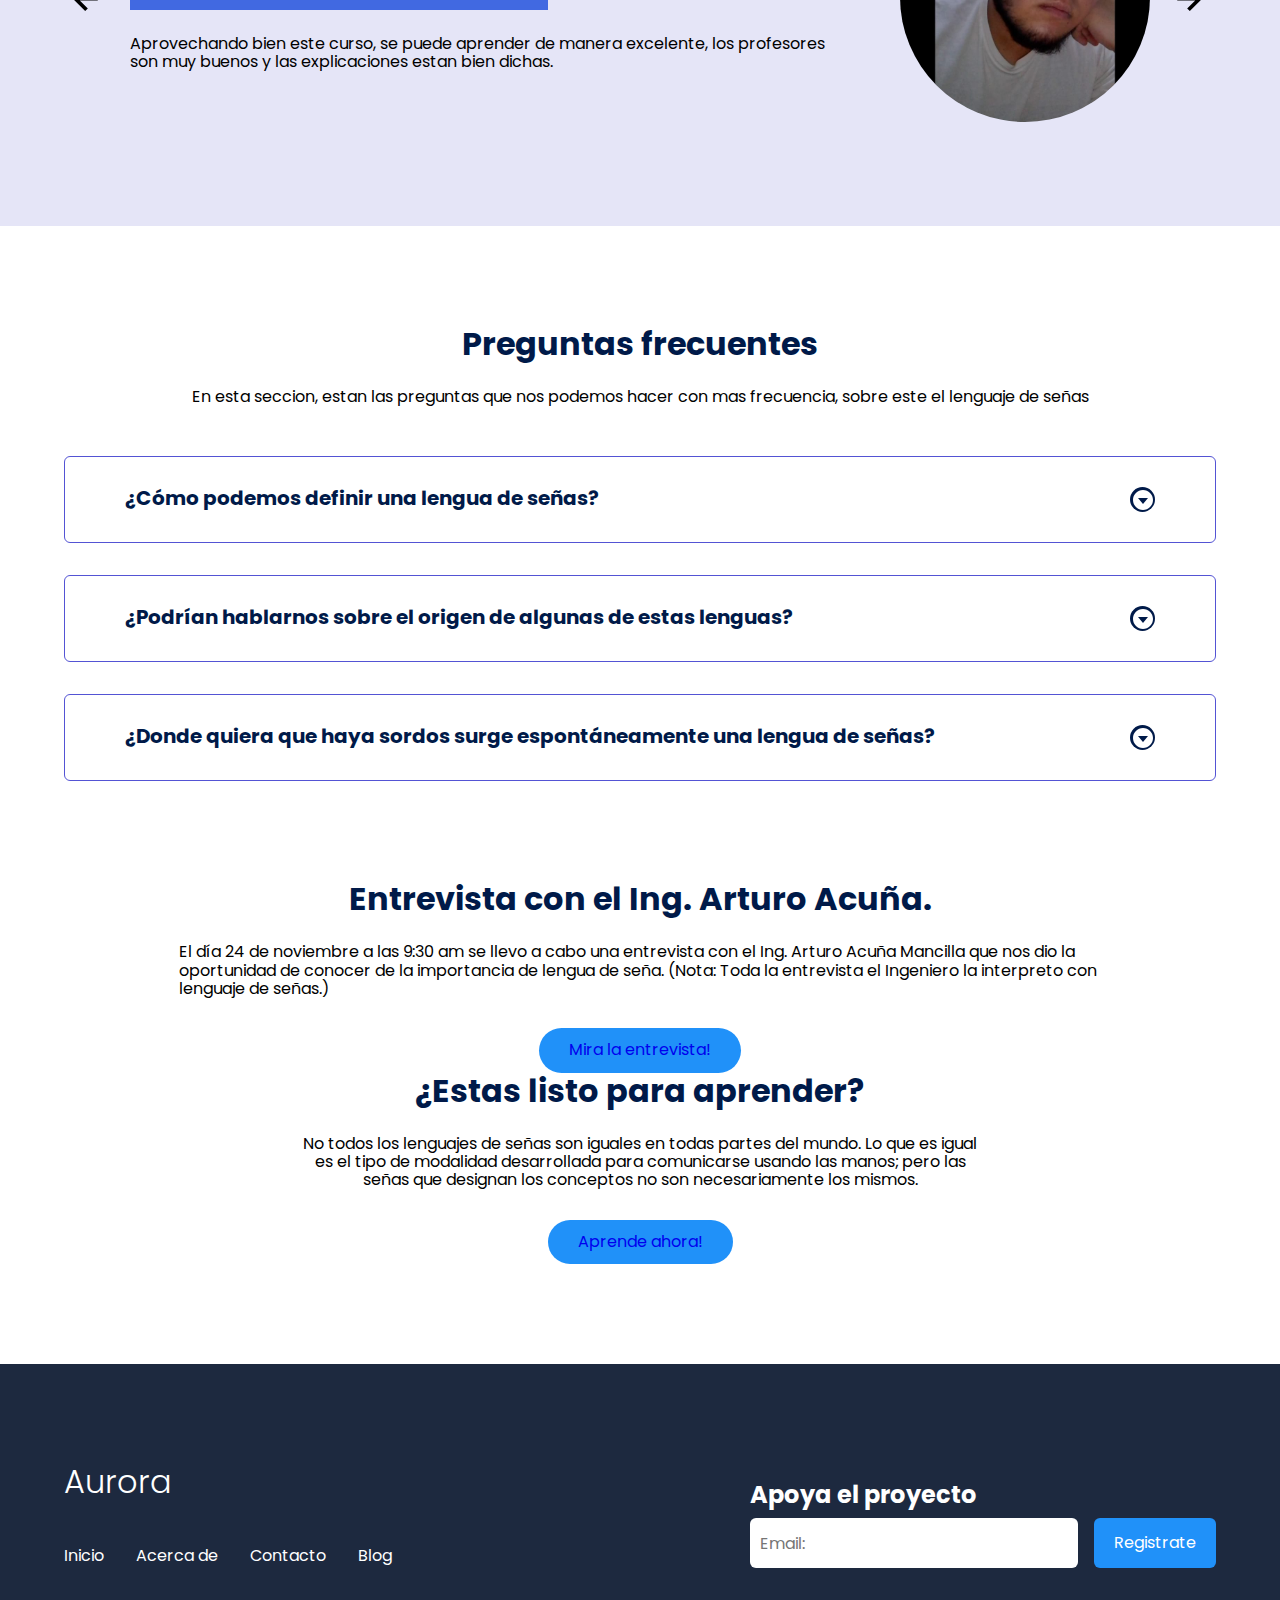
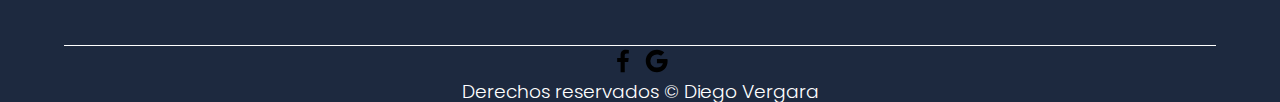
==== commit e4fd8fe7: "Update index.html" ====
--- a/index.html
+++ b/index.html
@@ -106,33 +106,33 @@
                 <div class="price_table">
                     <div class="price_element">
                         <p class="price_name">LSM</p>
-                        <h3 class="price_price">$293MXN (Pago unico)</h3>
+                        <h3 class="price_price">Curso Gratuito</h3>
 
                         <div class="price_items">
-                            <p class="price_features">Señas basicas</p>
-                            <p class="price_features">Fund. en inclusion</p>
-                            <p class="price_features">Vocab: tiempos</p>
-                        </div>
-
-                        <a href="https://edutin.com/lenguaje-de-se%C3%B1as-mexico-4200" target="_blank" class="price_cta">Registrate Ahora</a>
+                            <p class="price_features">ABC de señas</p>
+                            <p class="price_features">Dias y Meses</p>
+                            <p class="price_features">Numeros y Tiempo</p>
+                        </div>
+
+                        <a href="https://www.youtube.com/watch?v=SXNJCma9MEc&list=PLKCjQpo5XvDtCxGrz9KDQOCHo7Yd_NVYg" target="_blank" class="price_cta">Unete ahora</a>
                     </div>
 
                     <div class="price_element price_element--best">
                         <p class="price_name">Lenguaje de señas Española A1</p>
-                        <h3 class="price_price">$293MXN (Pago unico)</h3>
+                        <h3 class="price_price">Curso Gratuito</h3>
 
                         <div class="price_items">
-                            <p class="price_features">Señas basicas</p>
-                            <p class="price_features">Lexico</p>
-                            <p class="price_features">Vocab: Numeros</p>
-                        </div>
-
-                        <a href="https://edutin.com/lengua-de-se%C3%B1as-espa%C3%B1a-a1-4097" target="_blank" class="price_cta">Registrate Ahora</a>
+                            <p class="price_features">Señas basicas en casa</p>
+                            <p class="price_features">Vocab: Objetos</p>
+                            <p class="price_features">Vocab: Verbos</p>
+                        </div>
+
+                        <a href="https://www.youtube.com/watch?v=hu5JpMJ1-uM&list=PLxCZtp6Ou7i1u_ed53oQRcOrlaSkuyUhr" target="_blank" class="price_cta">Unete Ahora</a>
                     </div>
 
                     <div class="price_element">
                         <p class="price_name">Lenguaje de señas Española A2</p>
-                        <h3 class="price_price">$980MXN (Pago unico)</h3>
+                        <h3 class="price_price">Curso Gratuito</h3>
 
                         <div class="price_items">
                             <p class="price_features">Vocab: Preguntas</p>
@@ -140,7 +140,7 @@
                             <p class="price_features">Situaciones Comunes</p>
                         </div>
 
-                        <a href="https://edutin.com/lengua-de-se%C3%B1as-espa%C3%B1a-a2-4199" target="_blank" class="price_cta">Registrate Ahora</a>
+                        <a href="https://www.youtube.com/watch?v=BmT78Ofv13Y&list=PLxCZtp6Ou7i2OoHOuv2zpmwQvGkFsM8Ws" target="_blank" class="price_cta">Unete Ahora</a>
                     </div>
                 </div>
             </section>
@@ -215,7 +215,6 @@
                         </div>
                     </article>
 
-
                     <article class="questions_padding">
                         <div class="questions_answer">
                             <h3 class="questions_title">¿Podrían hablarnos sobre el origen de algunas de estas lenguas?
@@ -227,7 +226,6 @@
                             <p class="questions_show">En el siglo XVIII, en 1752, un religioso francés llamado Charles Michel  de  L'Epéedescubrió  que  el  uso  gestual  en  la  enseñanza  de  sordos  daba buenos resultados. Inició, entonces, latarea lingüística de fijar un vocabulario que, por una parte ayudara en la enseñanza y por otra parte "regularizara" la gran variedad de señas que seguramente había encontrado  en  uso  en  distintas  comunidades  de  sordos.</p>
                         </div>
                     </article>
-
 
                     <article class="questions_padding">
                         <div class="questions_answer">
@@ -292,7 +290,6 @@
                 </form>
             </section>
 
-
             <section class="footer_copy container">
                 <div class="footer_social">
                     <a href="#" class="footer_icons"><img src="./imagenes/facebook.svg" class="footer_img"></a>
@@ -302,7 +299,6 @@
                 <h3 class="footer_copyright">Derechos reservados &copy; Diego Vergara</h3>
             </section>
         </footer>
-
 
          <div class="lds-ring loader" id="loader"><div></div><div></div><div></div><div></div></div>
 
